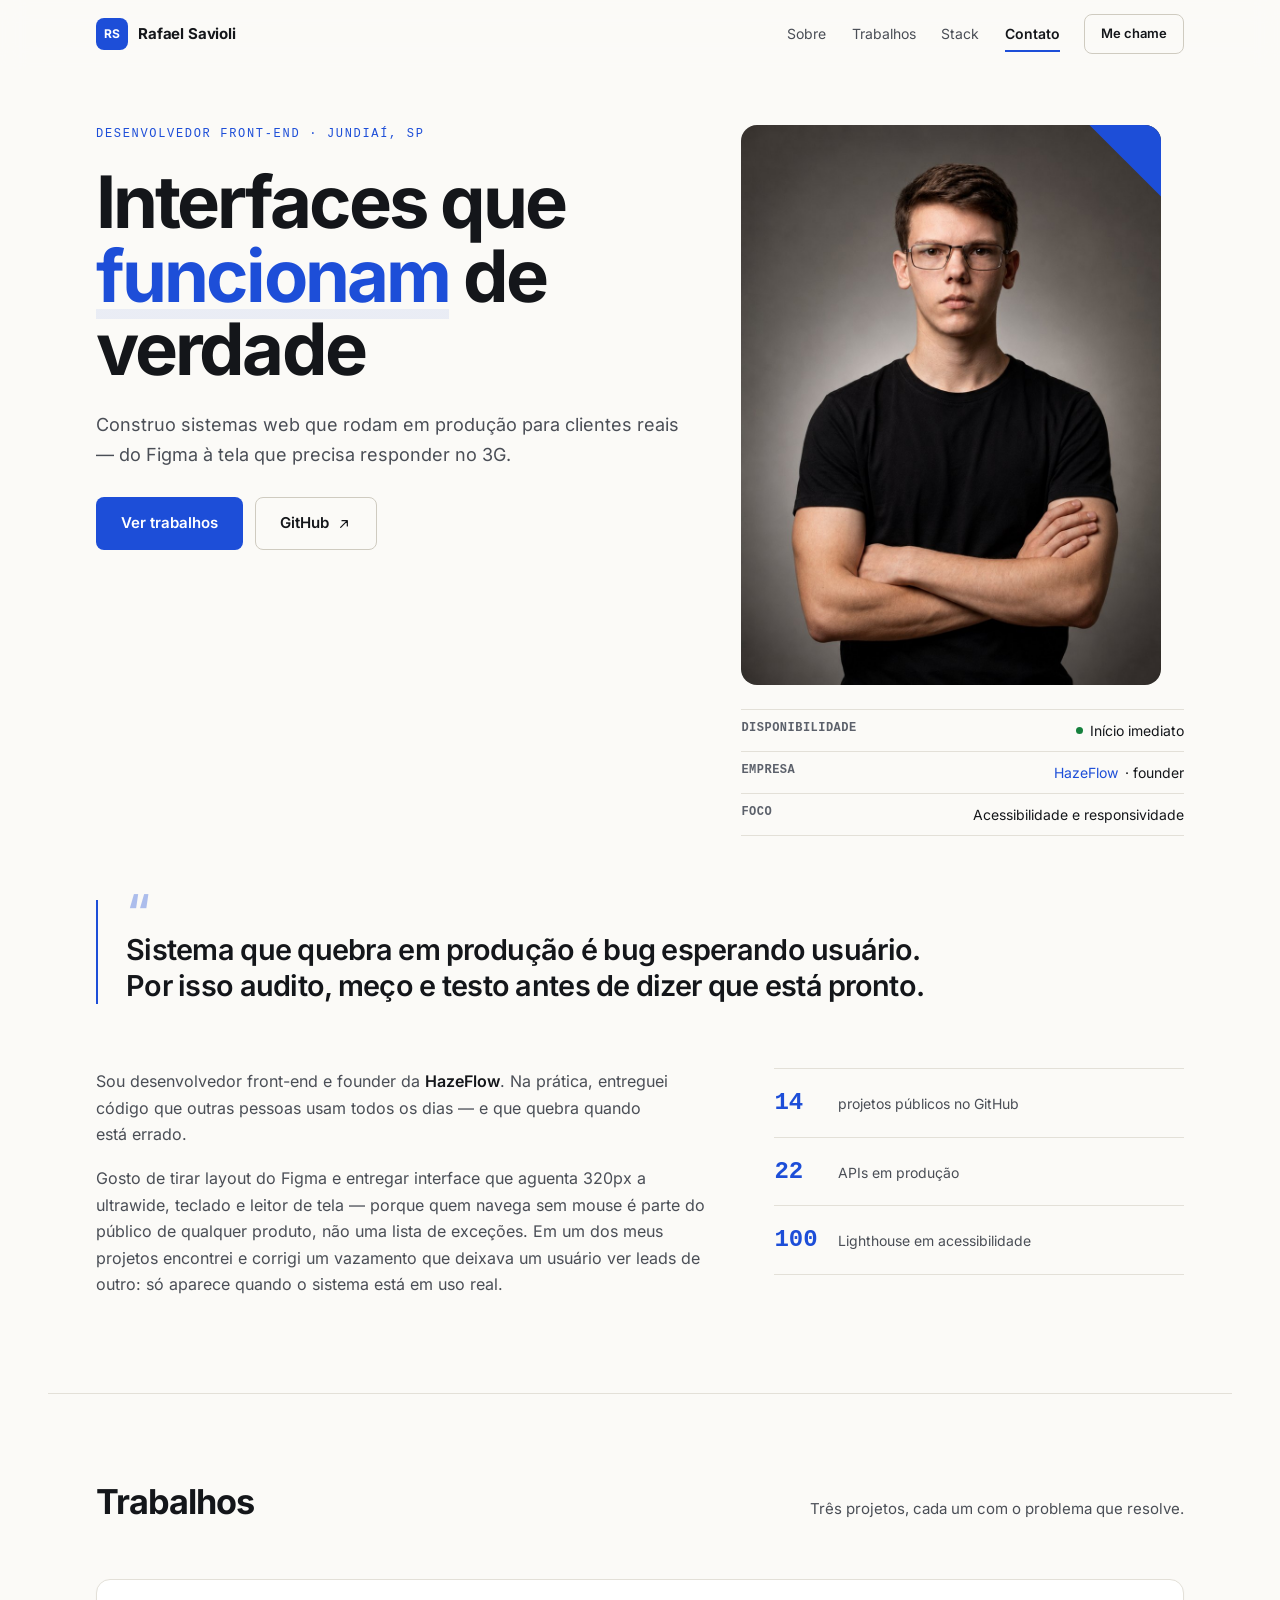
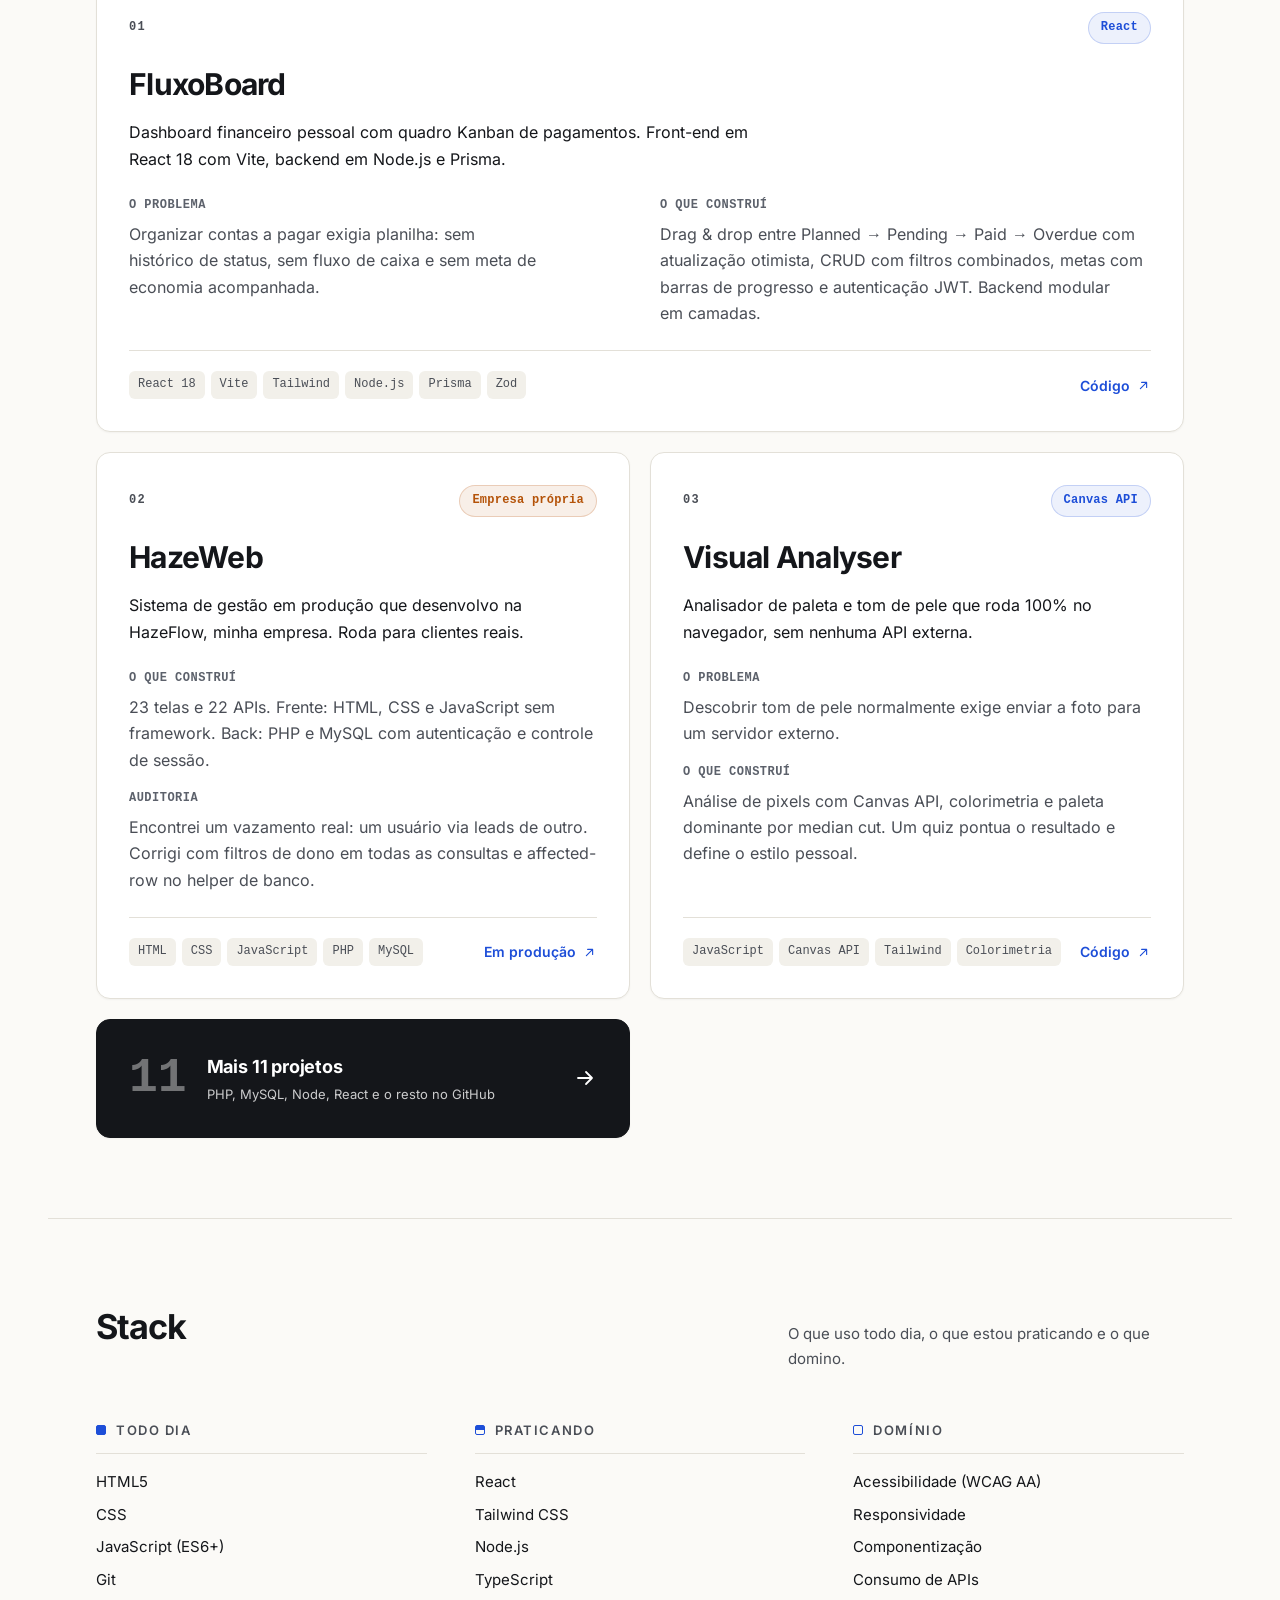
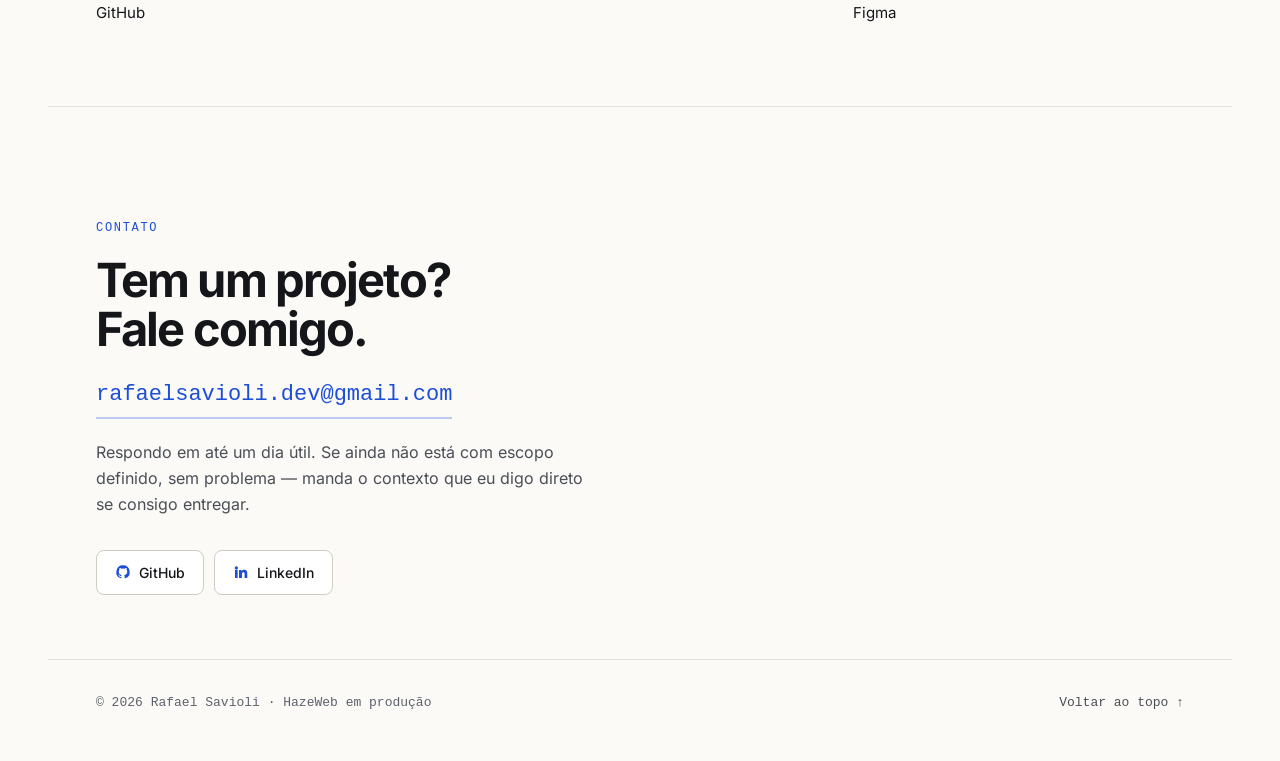
==== index.html @ 81f5dadb "fix: acessibilidade como medida, nao como ausencia de erro '0 violacoes' era uma afirmacao que ningu" ====
<!DOCTYPE html>
<html lang="pt-BR">
<head>
  <meta charset="UTF-8">
  <meta name="viewport" content="width=device-width, initial-scale=1.0">
  <title>Rafael Savioli · Desenvolvedor Front-End</title>
  <meta name="description" content="Desenvolvedor front-end. Sistemas web que rodam em produção, com foco em acessibilidade, responsividade e código que aguenta uso real.">
  <meta name="author" content="Rafael Savioli">
  <meta name="theme-color" content="#FBFAF7">

  <meta property="og:type" content="website">
  <meta property="og:title" content="Rafael Savioli · Desenvolvedor Front-End">
  <meta property="og:description" content="Sistemas web que rodam em produção, com foco em acessibilidade e responsividade.">
  <meta property="og:url" content="https://rafaelsavioli.github.io/Portifolio/">
  <meta property="og:image" content="https://rafaelsavioli.github.io/Portifolio/assets/img/rafael.jpg">
  <meta property="og:locale" content="pt_BR">
  <meta name="twitter:card" content="summary">
  <link rel="canonical" href="https://rafaelsavioli.github.io/Portifolio/">
  <link rel="icon" href="assets/img/favicon.svg" type="image/svg+xml">

  <link rel="preload" href="assets/fonts/inter-latin.woff2" as="font" type="font/woff2" crossorigin>
  <!--?v=3: sem isto, o GitHub Pages (max-age=600) segura a versao
       antiga do CSS por ate 10 min depois de cada deploy -->
  <link rel="stylesheet" href="assets/css/main.css?v=9">
</head>
<body>
  <a class="skip-link" href="#conteudo">Pular para o conteúdo principal</a>

  <!-- ============ CABEÇALHO FIXO ============ -->
  <header class="topbar" id="topbar">
    <div class="topbar__inner">
      <a class="brand" href="#topo" aria-label="Rafael Savioli, voltar ao topo">
        <span class="brand__mark" aria-hidden="true">RS</span>
        <span class="brand__name">Rafael Savioli</span>
      </a>
      <nav class="topbar__nav" aria-label="Navegação principal">
        <ul>
          <li><a href="#sobre">Sobre</a></li>
          <li><a href="#trabalhos">Trabalhos</a></li>
          <li><a href="#stack">Stack</a></li>
          <li><a href="#contato">Contato</a></li>
        </ul>
      </nav>
      <a class="topbar__cta" href="mailto:rafaelsavioli.dev@gmail.com">Me chame</a>
    </div>
  </header>

  <main id="conteudo">

    <!-- ============ HERO: grade de duas colunas ============ -->
    <section class="hero" id="topo">
      <div class="hero__col hero__col--text">
        <p class="eyebrow will-animate">Desenvolvedor Front-End · Jundiaí, SP</p>
        <h1 class="hero__title will-animate">
          Interfaces que<br>
          <span class="hero__title-accent">funcionam</span> de verdade
        </h1>
        <p class="hero__lead will-animate">
          Construo sistemas web que rodam em produção para clientes reais — do
          Figma à tela que precisa responder no 3G.
        </p>
        <div class="hero__actions will-animate">
          <a class="btn btn--solid" href="#trabalhos">Ver trabalhos</a>
          <a class="btn btn--line" href="https://github.com/rafaelsavioli" target="_blank" rel="noopener noreferrer">
            GitHub
            <svg viewBox="0 0 24 24" aria-hidden="true"><path d="M7 17 17 7M9 7h8v8" fill="none" stroke="currentColor" stroke-width="1.8" stroke-linecap="round" stroke-linejoin="round"/></svg>
          </a>
        </div>
      </div>

      <div class="hero__col hero__col--figure will-animate">
        <figure class="portrait">
          <img src="assets/img/rafael.jpg" alt="Rafael Savioli, retrato de estúdio" width="900" height="1200">
        </figure>
        <dl class="facts">
          <div class="facts__row">
            <dt>Disponibilidade</dt>
            <dd><span class="pip" aria-hidden="true"></span> Início imediato</dd>
          </div>
          <div class="facts__row">
            <dt>Empresa</dt>
            <dd><a href="https://www.hazeflow.com.br" target="_blank" rel="noopener noreferrer">HazeFlow</a> · founder</dd>
          </div>
          <div class="facts__row">
            <dt>Foco</dt>
            <dd>Acessibilidade e responsividade</dd>
          </div>
        </dl>
      </div>
    </section>

    <!-- ============ SOBRE: faixa de citação ============ -->
    <section class="about" id="sobre">
      <p class="about__quote will-animate">
        <span class="about__quote-mark" aria-hidden="true">&ldquo;</span>
        Sistema que quebra em produção é bug esperando usuário. Por isso
        audito, meço e testo antes de dizer que está pronto.
      </p>
      <div class="about__grid">
        <div class="about__text will-animate">
          <p>
            Sou desenvolvedor front-end e founder da <strong>HazeFlow</strong>. Na
            prática, entreguei código que outras pessoas usam todos os dias — e
            que quebra quando está errado.
          </p>
          <p>
            Gosto de tirar layout do Figma e entregar interface que aguenta
            320px a ultrawide, teclado e leitor de tela — porque quem navega sem
            mouse é parte do público de qualquer produto, não uma lista de
            exceções. Em um dos meus projetos encontrei e corrigi um vazamento
            que deixava um usuário ver leads de outro: só aparece quando o
            sistema está em uso real.
          </p>
        </div>
        <ul class="metrics will-animate">
          <li>
            <span class="metrics__value">14</span>
            <span class="metrics__label">projetos públicos no GitHub</span>
          </li>
          <li>
            <span class="metrics__value">22</span>
            <span class="metrics__label">APIs em produção</span>
          </li>
          <li>
            <span class="metrics__value">100</span>
            <span class="metrics__label">Lighthouse em acessibilidade</span>
          </li>
        </ul>
      </div>
    </section>

    <!-- ============ TRABALHOS: grid de cards ============ -->
    <section class="section" id="trabalhos">
      <header class="section__head">
        <h2 class="section__title">Trabalhos</h2>
        <p class="section__note">Três projetos, cada um com o problema que resolve.</p>
      </header>

      <div class="cards">

        <article class="card card--wide reveal">
          <div class="card__top">
            <span class="card__num" aria-hidden="true">01</span>
            <span class="pill pill--blue">React</span>
          </div>
          <h3 class="card__title">FluxoBoard</h3>
          <p class="card__summary">
            Dashboard financeiro pessoal com quadro Kanban de pagamentos.
            Front-end em React 18 com Vite, backend em Node.js e Prisma.
          </p>
          <dl class="card__details">
            <div>
              <dt>O problema</dt>
              <dd>Organizar contas a pagar exigia planilha: sem histórico de status, sem fluxo de caixa e sem meta de economia acompanhada.</dd>
            </div>
            <div>
              <dt>O que construí</dt>
              <dd>Drag &amp; drop entre Planned → Pending → Paid → Overdue com atualização otimista, CRUD com filtros combinados, metas com barras de progresso e autenticação JWT. Backend modular em camadas.</dd>
            </div>
          </dl>
          <div class="card__foot">
            <ul class="tags">
              <li>React 18</li><li>Vite</li><li>Tailwind</li>
              <li>Node.js</li><li>Prisma</li><li>Zod</li>
            </ul>
            <a class="card__link" href="https://github.com/rafaelsavioli/Projeto_002" target="_blank" rel="noopener noreferrer">
              Código
              <svg viewBox="0 0 24 24" aria-hidden="true"><path d="M7 17 17 7M9 7h8v8" fill="none" stroke="currentColor" stroke-width="1.8" stroke-linecap="round" stroke-linejoin="round"/></svg>
            </a>
          </div>
        </article>

        <article class="card reveal">
          <div class="card__top">
            <span class="card__num" aria-hidden="true">02</span>
            <span class="pill pill--amber">Empresa própria</span>
          </div>
          <h3 class="card__title">HazeWeb</h3>
          <p class="card__summary">
            Sistema de gestão em produção que desenvolvo na HazeFlow, minha
            empresa. Roda para clientes reais.
          </p>
          <dl class="card__details">
            <div>
              <dt>O que construí</dt>
              <dd>23 telas e 22 APIs. Frente: HTML, CSS e JavaScript sem framework. Back: PHP e MySQL com autenticação e controle de sessão.</dd>
            </div>
            <div>
              <dt>Auditoria</dt>
              <dd>Encontrei um vazamento real: um usuário via leads de outro. Corrigi com filtros de dono em todas as consultas e affected-row no helper de banco.</dd>
            </div>
          </dl>
          <div class="card__foot">
            <ul class="tags">
              <li>HTML</li><li>CSS</li><li>JavaScript</li>
              <li>PHP</li><li>MySQL</li>
            </ul>
            <a class="card__link" href="https://www.hazeflow.com.br/HazeWeb" target="_blank" rel="noopener noreferrer">
              Em produção
              <svg viewBox="0 0 24 24" aria-hidden="true"><path d="M7 17 17 7M9 7h8v8" fill="none" stroke="currentColor" stroke-width="1.8" stroke-linecap="round" stroke-linejoin="round"/></svg>
            </a>
          </div>
        </article>

        <article class="card reveal">
          <div class="card__top">
            <span class="card__num" aria-hidden="true">03</span>
            <span class="pill pill--blue">Canvas API</span>
          </div>
          <h3 class="card__title">Visual Analyser</h3>
          <p class="card__summary">
            Analisador de paleta e tom de pele que roda 100% no navegador, sem
            nenhuma API externa.
          </p>
          <dl class="card__details">
            <div>
              <dt>O problema</dt>
              <dd>Descobrir tom de pele normalmente exige enviar a foto para um servidor externo.</dd>
            </div>
            <div>
              <dt>O que construí</dt>
              <dd>Análise de pixels com Canvas API, colorimetria e paleta dominante por median cut. Um quiz pontua o resultado e define o estilo pessoal.</dd>
            </div>
          </dl>
          <div class="card__foot">
            <ul class="tags">
              <li>JavaScript</li><li>Canvas API</li><li>Tailwind</li><li>Colorimetria</li>
            </ul>
            <a class="card__link" href="https://github.com/rafaelsavioli/Visual_Analiser" target="_blank" rel="noopener noreferrer">
              Código
              <svg viewBox="0 0 24 24" aria-hidden="true"><path d="M7 17 17 7M9 7h8v8" fill="none" stroke="currentColor" stroke-width="1.8" stroke-linecap="round" stroke-linejoin="round"/></svg>
            </a>
          </div>
        </article>

        <a class="card card--cta reveal" href="https://github.com/rafaelsavioli?tab=repositories" target="_blank" rel="noopener noreferrer">
          <span class="card__cta-num" aria-hidden="true">11</span>
          <span class="card__cta-text">
            <span class="card__cta-title">Mais 11 projetos</span>
            <span class="card__cta-sub">PHP, MySQL, Node, React e o resto no GitHub</span>
          </span>
          <svg class="card__cta-arrow" viewBox="0 0 24 24" aria-hidden="true"><path d="M5 12h14M13 6l6 6-6 6" fill="none" stroke="currentColor" stroke-width="1.8" stroke-linecap="round" stroke-linejoin="round"/></svg>
        </a>

      </div>
    </section>

    <!-- ============ STACK ============ -->
    <section class="section" id="stack">
      <header class="section__head">
        <h2 class="section__title">Stack</h2>
        <p class="section__note">O que uso todo dia, o que estou praticando e o que domino.</p>
      </header>

      <div class="stack">
        <div class="stack__col reveal">
          <h3 class="stack__title">
            <span class="stack__dot stack__dot--solid" aria-hidden="true"></span>
            Todo dia
          </h3>
          <ul class="stack__list">
            <li>HTML5</li>
            <li>CSS</li>
            <li>JavaScript (ES6+)</li>
            <li>Git</li>
            <li>GitHub</li>
          </ul>
        </div>
        <div class="stack__col reveal">
          <h3 class="stack__title">
            <span class="stack__dot stack__dot--half" aria-hidden="true"></span>
            Praticando
          </h3>
          <ul class="stack__list">
            <li>React</li>
            <li>Tailwind CSS</li>
            <li>Node.js</li>
            <li>TypeScript</li>
          </ul>
        </div>
        <div class="stack__col reveal">
          <h3 class="stack__title">
            <span class="stack__dot stack__dot--line" aria-hidden="true"></span>
            Domínio
          </h3>
          <ul class="stack__list">
            <li>Acessibilidade (WCAG AA)</li>
            <li>Responsividade</li>
            <li>Componentização</li>
            <li>Consumo de APIs</li>
            <li>Figma</li>
          </ul>
        </div>
      </div>
    </section>

    <!-- ============ CONTATO ============ -->
    <section class="contact" id="contato">
      <p class="contact__kicker will-animate">Contato</p>
      <h2 class="contact__title will-animate">Tem um projeto?<br>Fale comigo.</h2>
      <a class="contact__mail will-animate" href="mailto:rafaelsavioli.dev@gmail.com">rafaelsavioli.dev@gmail.com</a>
      <p class="contact__note will-animate">
        Respondo em até um dia útil. Se ainda não está com escopo definido, sem
        problema — manda o contexto que eu digo direto se consigo entregar.
      </p>
      <ul class="contact__socials will-animate">
        <li>
          <a href="https://github.com/rafaelsavioli" target="_blank" rel="noopener noreferrer">
            <svg viewBox="0 0 24 24" aria-hidden="true"><path d="M12 2a10 10 0 0 0-3.16 19.49c.5.09.68-.22.68-.48v-1.7c-2.78.6-3.37-1.34-3.37-1.34-.45-1.16-1.11-1.47-1.11-1.47-.91-.62.07-.61.07-.61 1 .07 1.53 1.03 1.53 1.03.9 1.53 2.36 1.09 2.94.83.09-.65.35-1.09.63-1.34-2.22-.25-4.56-1.11-4.56-4.94 0-1.09.39-1.98 1.03-2.68-.1-.25-.45-1.27.1-2.65 0 0 .84-.27 2.75 1.02a9.5 9.5 0 0 1 5 0c1.91-1.29 2.75-1.02 2.75-1.02.55 1.38.2 2.4.1 2.65.64.7 1.03 1.59 1.03 2.68 0 3.84-2.34 4.69-4.57 4.94.36.31.68.92.68 1.85v2.74c0 .27.18.58.69.48A10 10 0 0 0 12 2z"/></svg>
            GitHub
          </a>
        </li>
        <li>
          <a href="https://www.linkedin.com/in/rafael-savioli-a51886289/" target="_blank" rel="noopener noreferrer">
            <svg viewBox="0 0 24 24" aria-hidden="true"><path d="M4.98 3.5a2.5 2.5 0 1 1 0 5 2.5 2.5 0 0 1 0-5zM3 9h4v12H3zM9 9h3.8v1.7h.05c.53-1 1.83-2.05 3.77-2.05 4.03 0 4.78 2.65 4.78 6.1V21h-4v-5.5c0-1.31-.02-3-1.83-3-1.83 0-2.11 1.43-2.11 2.9V21H9z"/></svg>
            LinkedIn
          </a>
        </li>
      </ul>
    </section>

    <footer class="footer">
      <p>© <span data-year>2026</span> Rafael Savioli · HazeWeb em produção</p>
      <a href="#topo" class="footer__up">Voltar ao topo ↑</a>
    </footer>

  </main>

  <script src="assets/js/main.js" defer></script>
</body>
</html>
---- assets/css/main.css ----
/* ============================================================
   Rafael Savioli — Portfólio
   Tema claro, grid editorial. Acento azul-cobalto.
   Tipografia: Inter.

   Contrastes medidos sobre o fundo real (WCAG 2.1):
     ink    #14161A  17,35:1   sobre papel #FBFAF7
     muted  #55585F   6,83:1
     dim    #6B6F78   4,82:1
     cobalt #1D4ED8   6,42:1   (6,70:1 sobre card branco)
     amber  #B45309   4,81:1
     branco sobre #1D4ED8 = 6,70:1  (texto do botão sólido)

   O azul-claro #3B82F6 daria 3,52:1 — abaixo de AA. Fica fora do texto.
   ============================================================ */

/* ---------- Reset ---------- */
*,
*::before,
*::after { box-sizing: border-box; }

* { margin: 0; }

html { -webkit-text-size-adjust: 100%; scroll-behavior: smooth; }

@media (prefers-reduced-motion: reduce) {
  html { scroll-behavior: auto; }
  *,
  *::before,
  *::after {
    animation-duration: .01ms !important;
    animation-iteration-count: 1 !important;
    transition-duration: .01ms !important;
  }
}

body {
  min-height: 100vh;
  background: var(--paper);
  color: var(--ink);
  font-family: var(--font-body);
  font-size: 1rem;
  line-height: 1.65;
  -webkit-font-smoothing: antialiased;
  text-rendering: optimizeLegibility;
}

img, svg { display: block; max-width: 100%; }
svg { fill: currentColor; }

a { color: inherit; }

/* ---------- Fonte auto-hospedada ----------
   Inter variável: um arquivo por subset cobre 400-700.
   Os subsets são os mesmos do Google, com unicode-range idêntico,
   então os acentos do português caem no arquivo certo. */

@font-face {
  font-family: 'Inter';
  font-style: normal;
  font-weight: 400 700;
  font-display: swap;
  src: url('../fonts/inter-latin-ext.woff2') format('woff2');
  unicode-range: U+0100-02BA, U+02BD-02C5, U+02C7-02CC, U+02CE-02D7, U+02DD-02FF, U+0304, U+0308, U+0329, U+1D00-1DBF, U+1E00-1E9F, U+1EF2-1EFF, U+2020, U+20A0-20AB, U+20AD-20C0, U+2113, U+2C60-2C7F, U+A720-A7FF;
}

@font-face {
  font-family: 'Inter';
  font-style: normal;
  font-weight: 400 700;
  font-display: swap;
  src: url('../fonts/inter-latin.woff2') format('woff2');
  unicode-range: U+0000-00FF, U+0131, U+0152-0153, U+02BB-02BC, U+02C6, U+02DA, U+02DC, U+0304, U+0308, U+0329, U+2000-206F, U+20AC, U+2122, U+2191, U+2193, U+2212, U+2215, U+FEFF, U+FFFD;
}

/* ---------- Tokens ---------- */
:root {
  --paper: #FBFAF7;
  --card: #FFFFFF;
  --card-2: #F2F0EA;

  --ink: #14161A;
  --muted: #4A4E56;
  --dim: #5C616B;

  --line: #E3E0D8;
  --line-strong: #CFCBC0;

  --cobalt: #1D4ED8;
  --cobalt-dark: #1E3A8A;
  --cobalt-tint: rgba(29, 78, 216, .08);
  --amber: #B45309;
  --amber-tint: rgba(180, 83, 9, .09);

  --font-body: 'Inter', -apple-system, BlinkMacSystemFont, 'Segoe UI', sans-serif;
  --font-mono: ui-monospace, 'SF Mono', 'Cascadia Code', Menlo, monospace;

  --ease-out: cubic-bezier(.2, .8, .2, 1);

  --maxw: 74rem;
  --gutter: clamp(1.25rem, 5vw, 3rem);
  --topbar-h: 4.25rem;
}

/* ---------- Base ---------- */
::selection {
  background: var(--cobalt);
  color: #FFFFFF;
}

:focus-visible {
  outline: 2px solid var(--cobalt);
  outline-offset: 3px;
  border-radius: 3px;
}

.skip-link {
  position: fixed;
  top: 0;
  left: 50%;
  transform: translate(-50%, -120%);
  z-index: 300;
  padding: .75rem 1.25rem;
  background: var(--cobalt);
  color: #FFFFFF;
  font-weight: 600;
  font-size: .875rem;
  text-decoration: none;
  border-radius: 0 0 .5rem .5rem;
  transition: transform .2s var(--ease-out);
}
.skip-link:focus { transform: translate(-50%, 0); }

/* ---------- Barra superior ---------- */
.topbar {
  position: sticky;
  top: 0;
  z-index: 100;
  background: color-mix(in srgb, var(--paper) 88%, transparent);
  backdrop-filter: blur(12px);
  border-bottom: 1px solid transparent;
  transition: border-color .3s var(--ease-out), background .3s var(--ease-out);
}
.topbar.is-stuck {
  border-bottom-color: var(--line);
  background: color-mix(in srgb, var(--paper) 94%, transparent);
}

.topbar__inner {
  max-width: var(--maxw);
  min-height: var(--topbar-h);
  margin-inline: auto;
  padding-inline: var(--gutter);
  display: flex;
  align-items: center;
  gap: 1.5rem;
}

.brand {
  display: flex;
  align-items: center;
  gap: .625rem;
  text-decoration: none;
  font-weight: 700;
  letter-spacing: -.01em;
  margin-right: auto;
}

.brand__mark {
  display: grid;
  place-items: center;
  width: 2rem;
  height: 2rem;
  font-size: .75rem;
  font-weight: 700;
  letter-spacing: .02em;
  color: #FFFFFF;
  background: var(--cobalt);
  border-radius: .5rem;
}

.brand__name { font-size: .9375rem; }

.topbar__nav ul {
  list-style: none;
  padding: 0;
  display: flex;
  gap: clamp(.75rem, 2vw, 1.75rem);
}
.topbar__nav a {
  position: relative;
  display: block;
  padding: .375rem 0;
  font-size: .875rem;
  color: var(--muted);
  text-decoration: none;
  transition: color .2s var(--ease-out);
}
.topbar__nav a::after {
  content: '';
  position: absolute;
  left: 0;
  bottom: 0;
  width: 100%;
  height: 1.5px;
  background: var(--cobalt);
  transform: scaleX(0);
  transform-origin: 0 50%;
  transition: transform .3s var(--ease-out);
}
.topbar__nav a:hover { color: var(--ink); }
.topbar__nav a:hover::after,
.topbar__nav a[aria-current='true']::after { transform: scaleX(1); }
.topbar__nav a[aria-current='true'] {
  color: var(--ink);
  font-weight: 600;
}

.topbar__cta {
  padding: .5rem 1rem;
  font-size: .8125rem;
  font-weight: 600;
  text-decoration: none;
  color: var(--ink);
  border: 1px solid var(--line-strong);
  border-radius: .5rem;
  transition: border-color .2s var(--ease-out), color .2s var(--ease-out);
}
.topbar__cta:hover { border-color: var(--cobalt); color: var(--cobalt); }

/* ---------- Hero: grade de duas colunas ---------- */
.hero {
  max-width: var(--maxw);
  margin-inline: auto;
  /* Topo curto de proposito: o h1 tem que caber sem rolagem.
     Antes eram 9vw (112px no desktop) somados ao cabecalho de 68px. */
  padding: clamp(2rem, 4.5vw, 3.5rem) var(--gutter) clamp(2.5rem, 6vw, 4rem);
  display: grid;
  grid-template-columns: minmax(0, 1.35fr) minmax(0, 1fr);
  gap: clamp(1.75rem, 4vw, 3rem);
  /* start, e nao center: a coluna da figura e' bem mais alta que a de
     texto, e centralizar empurrava o titulo para baixo. */
  align-items: start;
}

.eyebrow {
  font-family: var(--font-mono);
  font-size: .75rem;
  font-weight: 500;
  letter-spacing: .14em;
  text-transform: uppercase;
  color: var(--cobalt);
  margin-bottom: 1.25rem;
}

.hero__title {
  font-size: clamp(2.75rem, 0.032vh + 72px, 7.5rem);
  font-weight: 700;
  line-height: 1.02;
  letter-spacing: -.04em;
  margin-bottom: 1.5rem;
  text-wrap: balance;
}
.hero__title-accent {
  color: var(--cobalt);
  /* Realce sob a palavra, sem caixa alta */
  background: linear-gradient(transparent 88%, var(--cobalt-tint) 88%);
}

.hero__lead {
  max-width: 54ch;
  font-size: clamp(1.125rem, 0.35vh + 12px, 1.375rem);
  color: var(--muted);
  margin-bottom: 1.75rem;
  text-wrap: pretty;
}

.hero__actions {
  display: flex;
  flex-wrap: wrap;
  gap: .75rem;
}

.hero__col { min-width: 0; }

/* Coluna de texto: quem divide é o grid do .hero, não precisa de estilo
   próprio além de não esticar o conteúdo. */
.hero__col--text { min-width: 0; }

/* Coluna da figura */
.hero__col--figure {
  display: grid;
  gap: 1.5rem;
}

.portrait {
  position: relative;
  border-radius: 1rem;
  overflow: hidden;
  background: var(--card-2);
  /* A foto é 3:4 (retrato de estúdio). Um card 1:1 cortaria a cabeça,
     então o quadro acompanha a proporção real da imagem. */
  aspect-ratio: 3 / 4;
  /* A foto e' dimensionada pela ALTURA util da tela, nao pela largura.
     Com altura fixa ela media 746px e era ela — e nao o titulo — que
     estourava em telas de 768px. O 3/4 vem do aspect-ratio. */
  max-width: min(100%, 26.25rem, (100vh - 21.25rem) * 0.75);
}
.portrait img {
  width: 100%;
  height: 100%;
  object-fit: cover;
}
/* Canto cortado em diagonal, como marca de registro */
.portrait::after {
  content: '';
  position: absolute;
  top: 0;
  right: 0;
  width: 4.5rem;
  height: 4.5rem;
  background: var(--cobalt);
  clip-path: polygon(100% 0, 0 0, 100% 100%);
}

.facts {
  border-top: 1px solid var(--line);
}
.facts__row {
  display: flex;
  flex-wrap: wrap;
  gap: .5rem 1rem;
  justify-content: space-between;
  padding-block: .5625rem;
  border-bottom: 1px solid var(--line);
}
.facts dt {
  font-family: var(--font-mono);
  font-size: .75rem;
  font-weight: 600;
  letter-spacing: .04em;
  text-transform: uppercase;
  color: var(--dim);
}
.facts dd {
  margin: 0;
  font-size: .875rem;
  color: var(--ink);
  display: flex;
  align-items: center;
  gap: .4375rem;
}
.facts dd a { color: var(--cobalt); text-decoration: none; }
.facts dd a:hover { text-decoration: underline; }

.pip {
  width: .4375rem;
  height: .4375rem;
  border-radius: 50%;
  background: #15803D;
  flex: none;
}

/* ---------- Botões ---------- */
.btn {
  display: inline-flex;
  align-items: center;
  gap: .4375rem;
  padding: .8125rem 1.5rem;
  font-size: .9375rem;
  font-weight: 600;
  text-decoration: none;
  border-radius: .5rem;
  border: 1px solid transparent;
  transition: background .2s var(--ease-out), color .2s var(--ease-out),
              border-color .2s var(--ease-out), transform .15s var(--ease-out);
}
.btn svg { width: 1rem; height: 1rem; }
.btn:active { transform: translateY(1px); }

.btn--solid { background: var(--cobalt); color: #FFFFFF; }
.btn--solid:hover { background: var(--cobalt-dark); }

.btn--line {
  color: var(--ink);
  border-color: var(--line-strong);
}
.btn--line:hover { border-color: var(--cobalt); color: var(--cobalt); }

/* ---------- Sobre: citação em destaque ---------- */
.about {
  max-width: var(--maxw);
  margin-inline: auto;
  padding: 0 var(--gutter) clamp(3.5rem, 8vw, 6rem);
}

.about__quote {
  position: relative;
  max-width: 44ch;
  margin-bottom: clamp(2.5rem, 6vw, 4rem);
  padding-left: 1.75rem;
  border-left: 2px solid var(--cobalt);
  font-size: clamp(1.5rem, 1vw + 1rem, 2.75rem);
  font-weight: 600;
  line-height: 1.25;
  letter-spacing: -.025em;
  text-wrap: pretty;
}

.about__quote-mark {
  display: block;
  font-size: 3rem;
  line-height: .5;
  color: var(--cobalt);
  opacity: .35;
  margin-bottom: .5rem;
}

.about__grid {
  display: grid;
  grid-template-columns: minmax(0, 1.5fr) minmax(0, 1fr);
  gap: clamp(2rem, 5vw, 4rem);
  align-items: start;
}

.about__text p {
  /* Teto de 68ch: sem ele o paragrafo herda os 1184px do --maxw e
     vira uma linha de 110 caracteres. */
  max-width: 68ch;
  font-size: 1rem;
  color: var(--muted);
  margin-bottom: 1.125rem;
  text-wrap: pretty;
}
.about__text p:last-child { margin-bottom: 0; }
.about__text strong { color: var(--ink); font-weight: 600; }

.metrics {
  list-style: none;
  padding: 0;
  border-top: 1px solid var(--line);
}
.metrics li {
  display: flex;
  align-items: baseline;
  gap: 1rem;
  padding-block: .875rem;
  border-bottom: 1px solid var(--line);
}
.metrics__value {
  font-family: var(--font-mono);
  font-size: 1.5rem;
  font-weight: 600;
  color: var(--cobalt);
  min-width: 3rem;
}
.metrics__label { font-size: .875rem; color: var(--muted); }

/* ---------- Seções ---------- */
.section {
  max-width: var(--maxw);
  margin-inline: auto;
  padding: clamp(3rem, 7vw, 5rem) var(--gutter);
  border-top: 1px solid var(--line);
}

.section__head {
  display: flex;
  flex-wrap: wrap;
  align-items: baseline;
  justify-content: space-between;
  gap: .5rem 2rem;
  margin-bottom: clamp(2rem, 5vw, 3rem);
}

.section__title {
  font-size: clamp(1.875rem, 1.3vw + 1.1rem, 3.5rem);
  font-weight: 700;
  letter-spacing: -.03em;
}

.section__note {
  font-size: .9375rem;
  color: var(--muted);
  max-width: 44ch;
}

/* ---------- Grid de cards ---------- */
.cards {
  display: grid;
  grid-template-columns: repeat(2, minmax(0, 1fr));
  gap: 1.25rem;
}

/* O primeiro card ocupa a linha inteira — é o projeto mais completo */
.card--wide { grid-column: 1 / -1; }

.card {
  display: flex;
  flex-direction: column;
  padding: clamp(1.5rem, 3.5vw, 2rem);
  background: var(--card);
  border: 1px solid var(--line);
  border-radius: .875rem;
  box-shadow: 0 1px 2px rgba(20, 22, 26, .04);
  transition: border-color .25s var(--ease-out), transform .25s var(--ease-out),
              box-shadow .25s var(--ease-out);
}
.card:hover {
  border-color: var(--cobalt);
  transform: translateY(-3px);
  box-shadow: 0 12px 28px rgba(20, 22, 26, .08);
}

.card__top {
  display: flex;
  align-items: center;
  justify-content: space-between;
  gap: 1rem;
  margin-bottom: 1rem;
}

.card__num {
  font-family: var(--font-mono);
  font-size: .75rem;
  font-weight: 600;
  letter-spacing: .1em;
  color: var(--muted);
}

/* ---------- Legibilidade ----------
   12px e' o piso para texto miudo em interface. Abaixo disso o olho
   começa a forcar, especialmente em mono com letter-spacing.
   O auditor aponto 11px em pills, dt e tags; subiram para 12px. */

.pill {
  padding: .3125rem .75rem;
  font-family: var(--font-mono);
  font-size: .75rem;
  font-weight: 600;
  letter-spacing: .02em;
  border-radius: 999px;
  white-space: nowrap;
}
.pill--blue {
  color: var(--cobalt);
  background: var(--cobalt-tint);
  border: 1px solid rgba(29, 78, 216, .2);
}
.pill--amber {
  color: var(--amber);
  background: var(--amber-tint);
  border: 1px solid rgba(180, 83, 9, .22);
}

.card__title {
  font-size: clamp(1.375rem, 3vw, 1.875rem);
  font-weight: 700;
  letter-spacing: -.025em;
  margin-bottom: .625rem;
  transition: color .25s var(--ease-out);
}
.card:hover .card__title { color: var(--cobalt); }

.card__summary {
  max-width: 62ch;
  color: var(--ink);
  margin-bottom: 1.5rem;
  text-wrap: pretty;
}

.card__details {
  display: grid;
  gap: 1rem;
  margin-bottom: 1.5rem;
}
.card--wide .card__details {
  grid-template-columns: repeat(2, minmax(0, 1fr));
  gap: 1.25rem 2.5rem;
}
.card__details dt {
  font-family: var(--font-mono);
  font-size: .75rem;
  font-weight: 600;
  letter-spacing: .04em;
  text-transform: uppercase;
  color: var(--dim);
  margin-bottom: .3125rem;
}
.card__details dd {
  margin: 0;
  /* Sem teto, um dd ocupa a largura toda do card — a ~1184px isso vira
     uma linha de 110 caracteres, e o olho perde o ponto de retorno.
     68ch e' o limite confortavel para leitura em tela. */
  max-width: 68ch;
  font-size: 1rem;
  color: var(--muted);
  text-wrap: pretty;
}

.card__foot {
  display: flex;
  flex-wrap: wrap;
  align-items: center;
  justify-content: space-between;
  gap: 1rem;
  margin-top: auto;
  padding-top: 1.25rem;
  border-top: 1px solid var(--line);
}

.tags {
  list-style: none;
  padding: 0;
  display: flex;
  flex-wrap: wrap;
  gap: .375rem;
}
.tags li {
  padding: .25rem .5625rem;
  font-family: var(--font-mono);
  font-size: .75rem;
  font-weight: 500;
  color: var(--muted);
  background: var(--card-2);
  border-radius: .375rem;
}

.card__link {
  display: inline-flex;
  align-items: center;
  gap: .375rem;
  font-size: .875rem;
  font-weight: 600;
  color: var(--cobalt);
  text-decoration: none;
  white-space: nowrap;
}
.card__link svg { width: .9375rem; height: .9375rem; transition: transform .2s var(--ease-out); }
.card__link:hover { text-decoration: underline; }
.card:hover .card__link svg { transform: translate(2px, -2px); }

/* Card de call-to-action */
.card--cta {
  flex-direction: row;
  align-items: center;
  gap: 1.25rem;
  background: var(--ink);
  border-color: var(--ink);
  color: #FFFFFF;
  text-decoration: none;
}
.card--cta:hover {
  background: var(--cobalt-dark);
  border-color: var(--cobalt-dark);
  color: #FFFFFF;
}

.card__cta-num {
  font-family: var(--font-mono);
  font-size: clamp(2rem, 5vw, 3rem);
  font-weight: 700;
  line-height: 1;
  color: rgba(255, 255, 255, .4);
}

.card__cta-text { display: grid; gap: .125rem; margin-right: auto; }
.card__cta-title {
  font-size: 1.125rem;
  font-weight: 700;
  letter-spacing: -.01em;
}
.card__cta-sub { font-size: .8125rem; color: rgba(255, 255, 255, .78); }

.card__cta-arrow {
  width: 1.5rem;
  height: 1.5rem;
  flex: none;
  transition: transform .25s var(--ease-out);
}
.card--cta:hover .card__cta-arrow { transform: translateX(4px); }

/* ---------- Stack: três colunas ---------- */
.stack {
  display: grid;
  grid-template-columns: repeat(3, minmax(0, 1fr));
  gap: clamp(1.5rem, 4vw, 3rem);
}

.stack__col { min-width: 0; }

.stack__title {
  display: flex;
  align-items: center;
  gap: .625rem;
  font-size: .8125rem;
  font-weight: 600;
  letter-spacing: .12em;
  text-transform: uppercase;
  color: var(--muted);
  margin-bottom: 1rem;
  padding-bottom: .75rem;
  border-bottom: 1px solid var(--line);
}

/* O nível aparece no próprio ponto, não em número — evita
   comparação quantitativa que ninguém pode verificar */
.stack__dot {
  width: .625rem;
  height: .625rem;
  flex: none;
  border-radius: 2px;
  border: 1.5px solid var(--cobalt);
}
.stack__dot--solid { background: var(--cobalt); }
.stack__dot--half { background: linear-gradient(180deg, var(--cobalt) 50%, transparent 50%); }
.stack__dot--line { background: transparent; }

.stack__list {
  list-style: none;
  padding: 0;
  display: grid;
  gap: .5rem;
}
.stack__list li {
  font-size: .9375rem;
  color: var(--ink);
}

/* ---------- Contato ---------- */
.contact {
  max-width: var(--maxw);
  margin-inline: auto;
  padding: clamp(4rem, 9vw, 7rem) var(--gutter) clamp(3rem, 6vw, 4rem);
  border-top: 1px solid var(--line);
}

.contact__kicker {
  font-family: var(--font-mono);
  font-size: .75rem;
  font-weight: 500;
  letter-spacing: .14em;
  text-transform: uppercase;
  color: var(--cobalt);
  margin-bottom: 1rem;
}

.contact__title {
  font-size: clamp(2.25rem, 1.8vw + 1.5rem, 5.5rem);
  font-weight: 700;
  line-height: 1.05;
  letter-spacing: -.04em;
  margin-bottom: 1.5rem;
}

.contact__mail {
  display: inline-block;
  font-family: var(--font-mono);
  font-size: clamp(1rem, 2.5vw, 1.375rem);
  font-weight: 500;
  color: var(--cobalt);
  text-decoration: none;
  border-bottom: 2px solid rgba(29, 78, 216, .28);
  padding-bottom: 3px;
  word-break: break-all;
  margin-bottom: 1.25rem;
  transition: border-color .2s var(--ease-out);
}
.contact__mail:hover { border-bottom-color: var(--cobalt); }

.contact__note {
  max-width: 50ch;
  color: var(--muted);
  margin-bottom: 2rem;
}

.contact__socials {
  list-style: none;
  padding: 0;
  display: flex;
  flex-wrap: wrap;
  gap: .625rem;
}
.contact__socials a {
  display: inline-flex;
  align-items: center;
  gap: .5rem;
  padding: .625rem 1.125rem;
  font-size: .875rem;
  font-weight: 500;
  text-decoration: none;
  color: var(--ink);
  background: var(--card);
  border: 1px solid var(--line-strong);
  border-radius: .5rem;
  transition: border-color .2s var(--ease-out), color .2s var(--ease-out);
}
.contact__socials svg { width: 1rem; height: 1rem; color: var(--cobalt); }
.contact__socials a:hover { border-color: var(--cobalt); color: var(--cobalt); }

/* ---------- Footer ---------- */
.footer {
  max-width: var(--maxw);
  margin-inline: auto;
  padding: 2rem var(--gutter) 3rem;
  border-top: 1px solid var(--line);
  display: flex;
  flex-wrap: wrap;
  gap: .5rem 1.5rem;
  align-items: center;
  justify-content: space-between;
  font-family: var(--font-mono);
  font-size: .8125rem;
  color: var(--dim);
}
.footer__up {
  color: var(--muted);
  text-decoration: none;
}
.footer__up:hover { color: var(--cobalt); }

/* ---------- Animações ----------
   O estado inicial está preso a .js, que o main.js adiciona no <html>.
   Sem JS, ou se o script falhar, nenhum bloco fica invisível. */

.js .will-animate {
  opacity: 0;
  transform: translateY(16px);
  transition: opacity .7s var(--ease-out), transform .7s var(--ease-out);
}
.js .will-animate.is-in { opacity: 1; transform: none; }

.js .hero .eyebrow.will-animate { transition-delay: 0s; }
.js .hero .hero__title.will-animate { transition-delay: .07s; }
.js .hero .hero__lead.will-animate { transition-delay: .14s; }
.js .hero .hero__actions.will-animate { transition-delay: .21s; }
.js .hero__col--figure.will-animate { transition-delay: .12s; }

.js .reveal {
  opacity: 0;
  transform: translateY(18px);
  transition: opacity .6s var(--ease-out), transform .6s var(--ease-out);
}
.js .reveal.is-revealed { opacity: 1; transform: none; }

@media (prefers-reduced-motion: reduce) {
  .will-animate, .reveal { opacity: 1 !important; transform: none !important; }
}

/* ---------- Responsivo ---------- */
@media (max-width: 960px) {
  .hero {
    grid-template-columns: 1fr;
    padding-top: clamp(1.25rem, 4vw, 2rem);
  }
  /* Em coluna unica o texto vem antes da figura, entao o limite e'
     "o titulo + lead + botoes cabem", e nao "as duas colunas cabem".
     O teto de vh acima foi calibrado para o layout de dois blocos. */
  .hero__title {
    font-size: clamp(2.5rem, 2.9rem, 2.875rem);
  }
  .hero__col--figure {
    grid-template-columns: minmax(0, 12rem) minmax(0, 1fr);
    align-items: start;
  }
  .about__grid { grid-template-columns: 1fr; }
  .stack { grid-template-columns: 1fr; gap: 2rem; }
}

@media (max-width: 760px) {
  .cards { grid-template-columns: 1fr; }
  .card--wide { grid-column: auto; }
  .card--wide .card__details { grid-template-columns: 1fr; }
  .topbar__nav { display: none; }
  .hero__col--figure { grid-template-columns: 1fr; }
  .portrait { max-width: 16rem; }
}

@media (max-width: 520px) {
  .brand__name { display: none; }
  .hero__actions .btn { flex: 1 1 auto; justify-content: center; }
  .card__foot { flex-direction: column; align-items: flex-start; }
}

/* ---------- Impressão ---------- */
@media print {
  .topbar, .hero__actions, .card--cta, .contact__socials { display: none; }
  body { background: #fff; }
  .card { break-inside: avoid; box-shadow: none; }
}
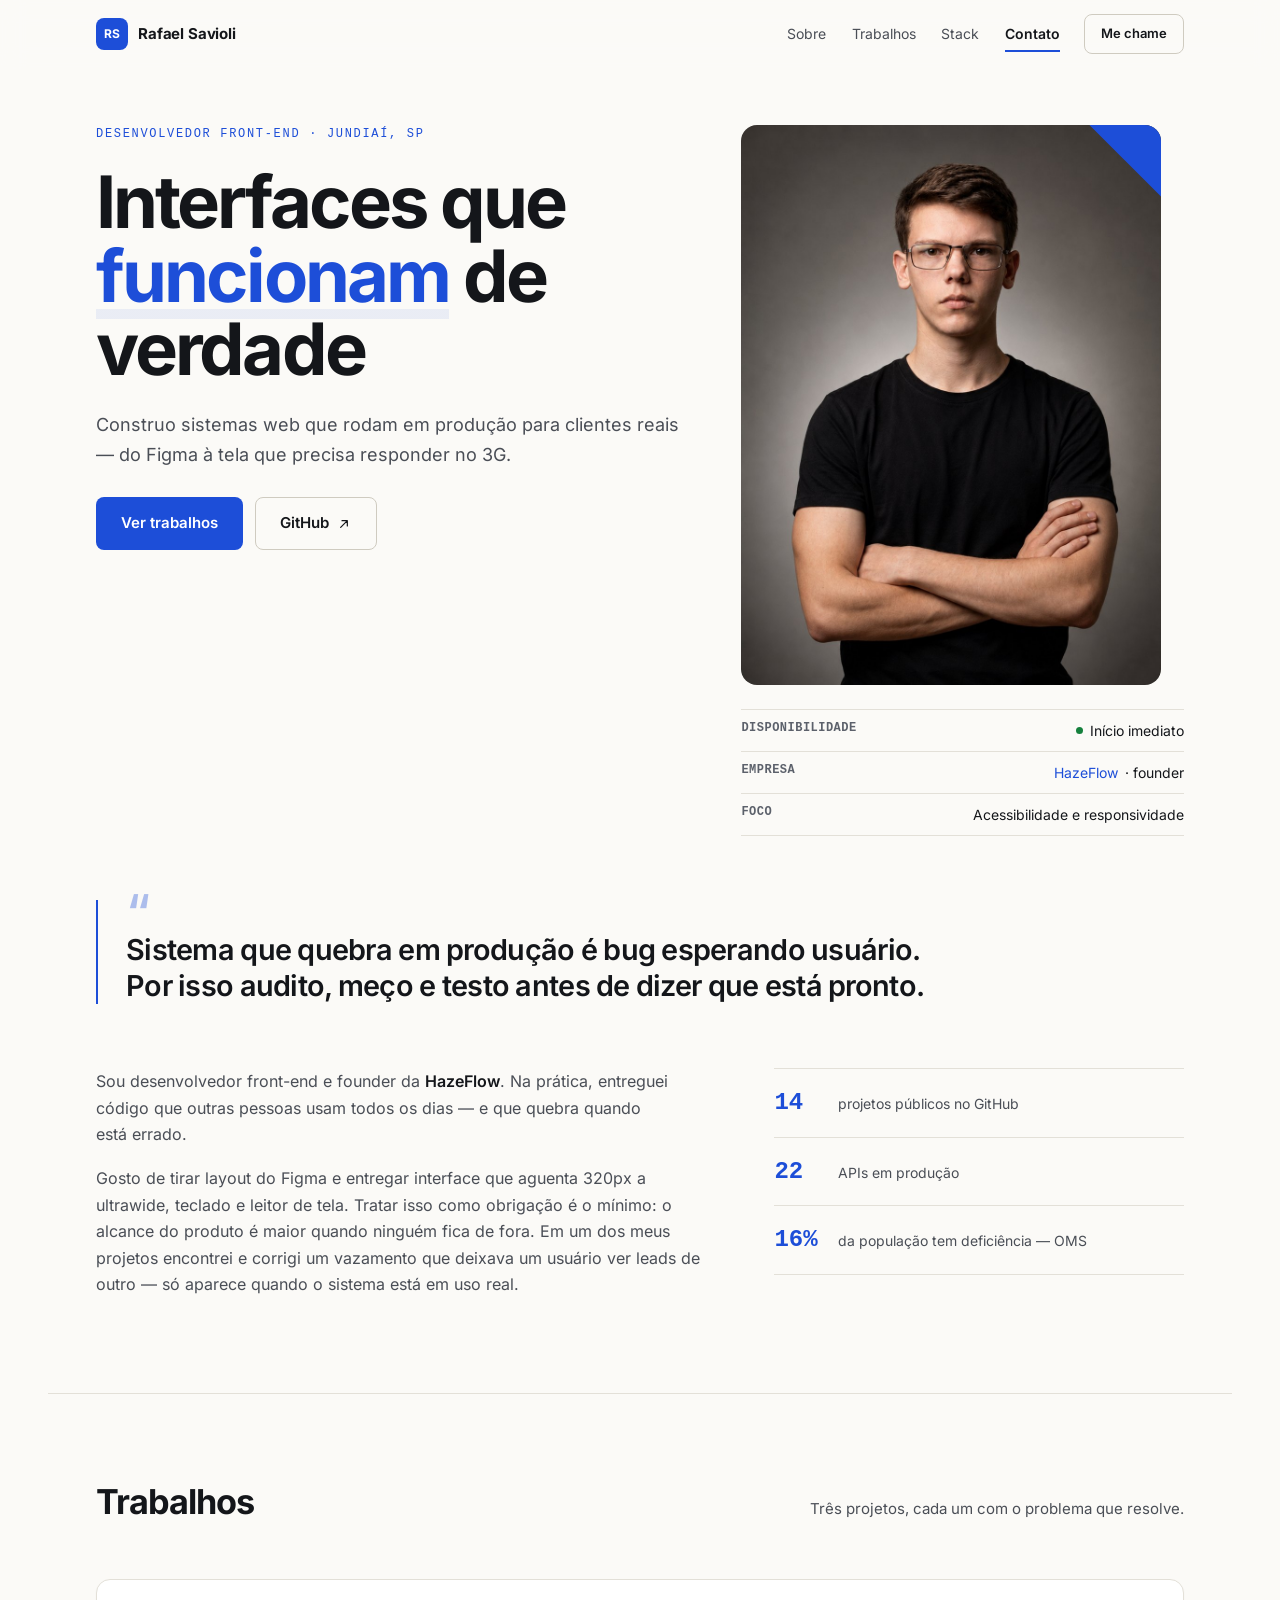
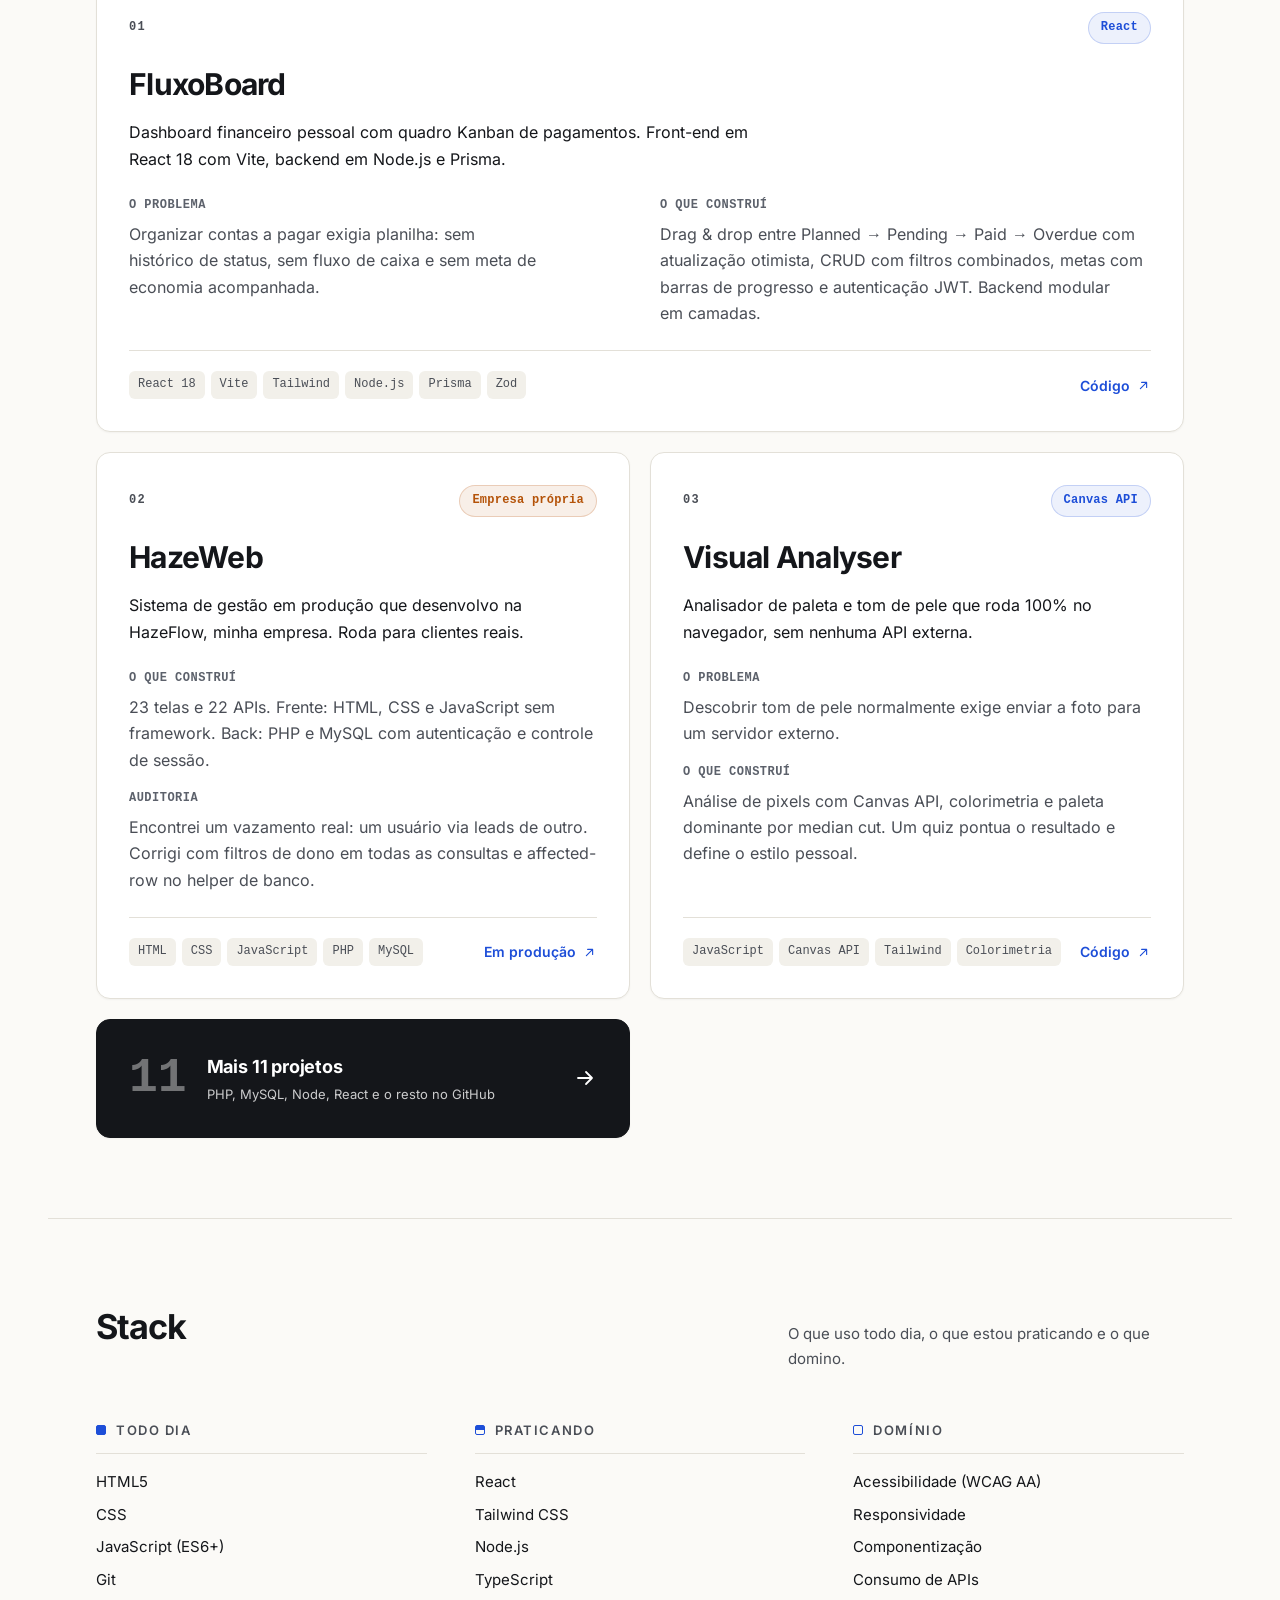
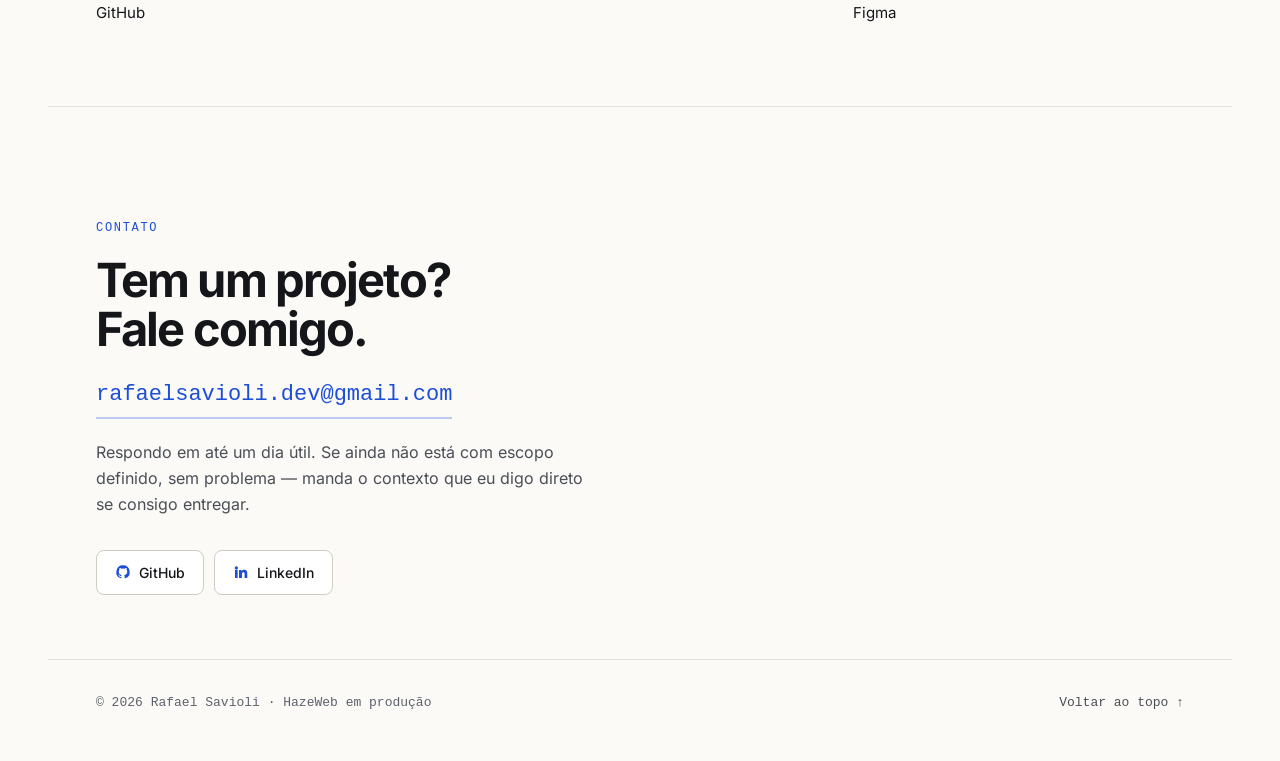
==== commit abad174e: "fix: metrica de acessibilidade vira alcance, nao nota de ferramenta '100 Lighthouse' e' vaidade: pre" ====
--- a/index.html
+++ b/index.html
@@ -105,11 +105,11 @@
           </p>
           <p>
             Gosto de tirar layout do Figma e entregar interface que aguenta
-            320px a ultrawide, teclado e leitor de tela — porque quem navega sem
-            mouse é parte do público de qualquer produto, não uma lista de
-            exceções. Em um dos meus projetos encontrei e corrigi um vazamento
-            que deixava um usuário ver leads de outro: só aparece quando o
-            sistema está em uso real.
+            320px a ultrawide, teclado e leitor de tela. Tratar isso como
+            obrigação é o mínimo: o alcance do produto é maior quando
+            ninguém fica de fora. Em um dos meus projetos encontrei e corrigi
+            um vazamento que deixava um usuário ver leads de outro — só
+            aparece quando o sistema está em uso real.
           </p>
         </div>
         <ul class="metrics will-animate">
@@ -122,8 +122,8 @@
             <span class="metrics__label">APIs em produção</span>
           </li>
           <li>
-            <span class="metrics__value">100</span>
-            <span class="metrics__label">Lighthouse em acessibilidade</span>
+            <span class="metrics__value">16%</span>
+            <span class="metrics__label">da população tem deficiência — OMS</span>
           </li>
         </ul>
       </div>
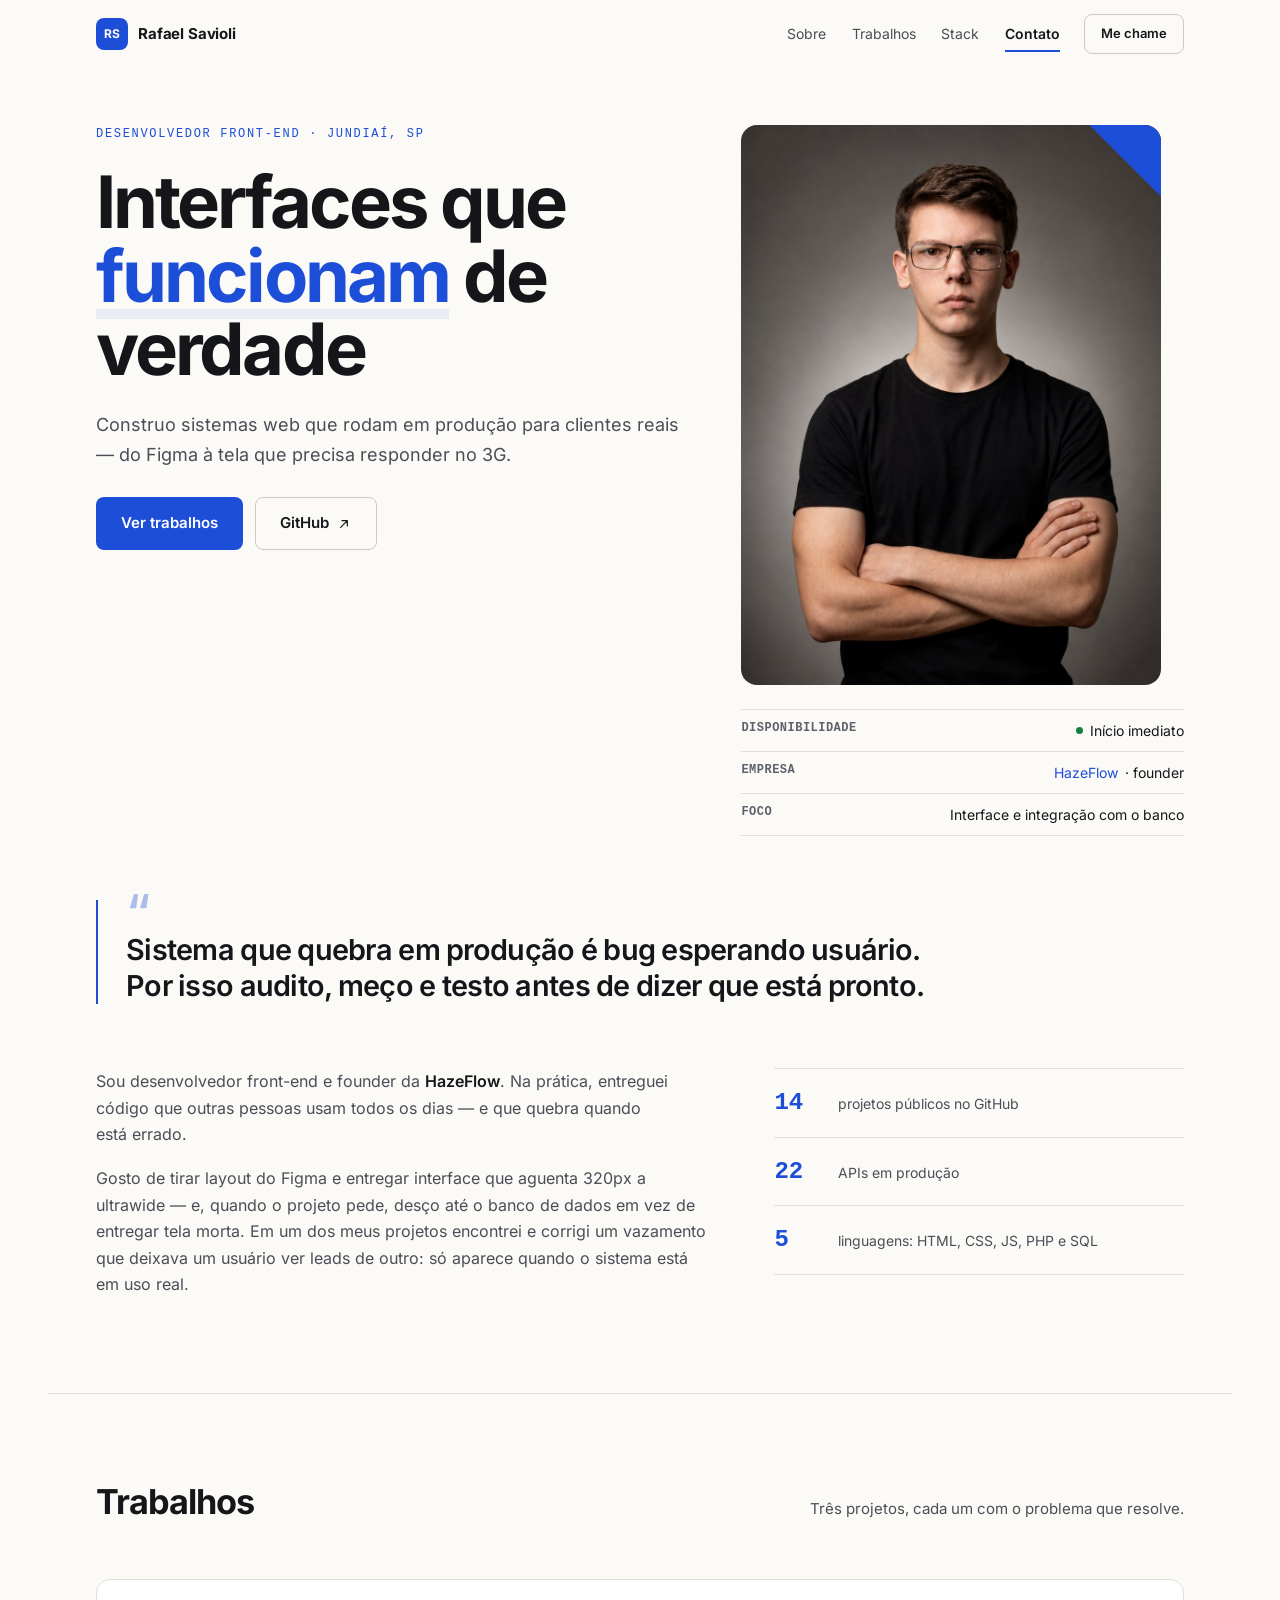
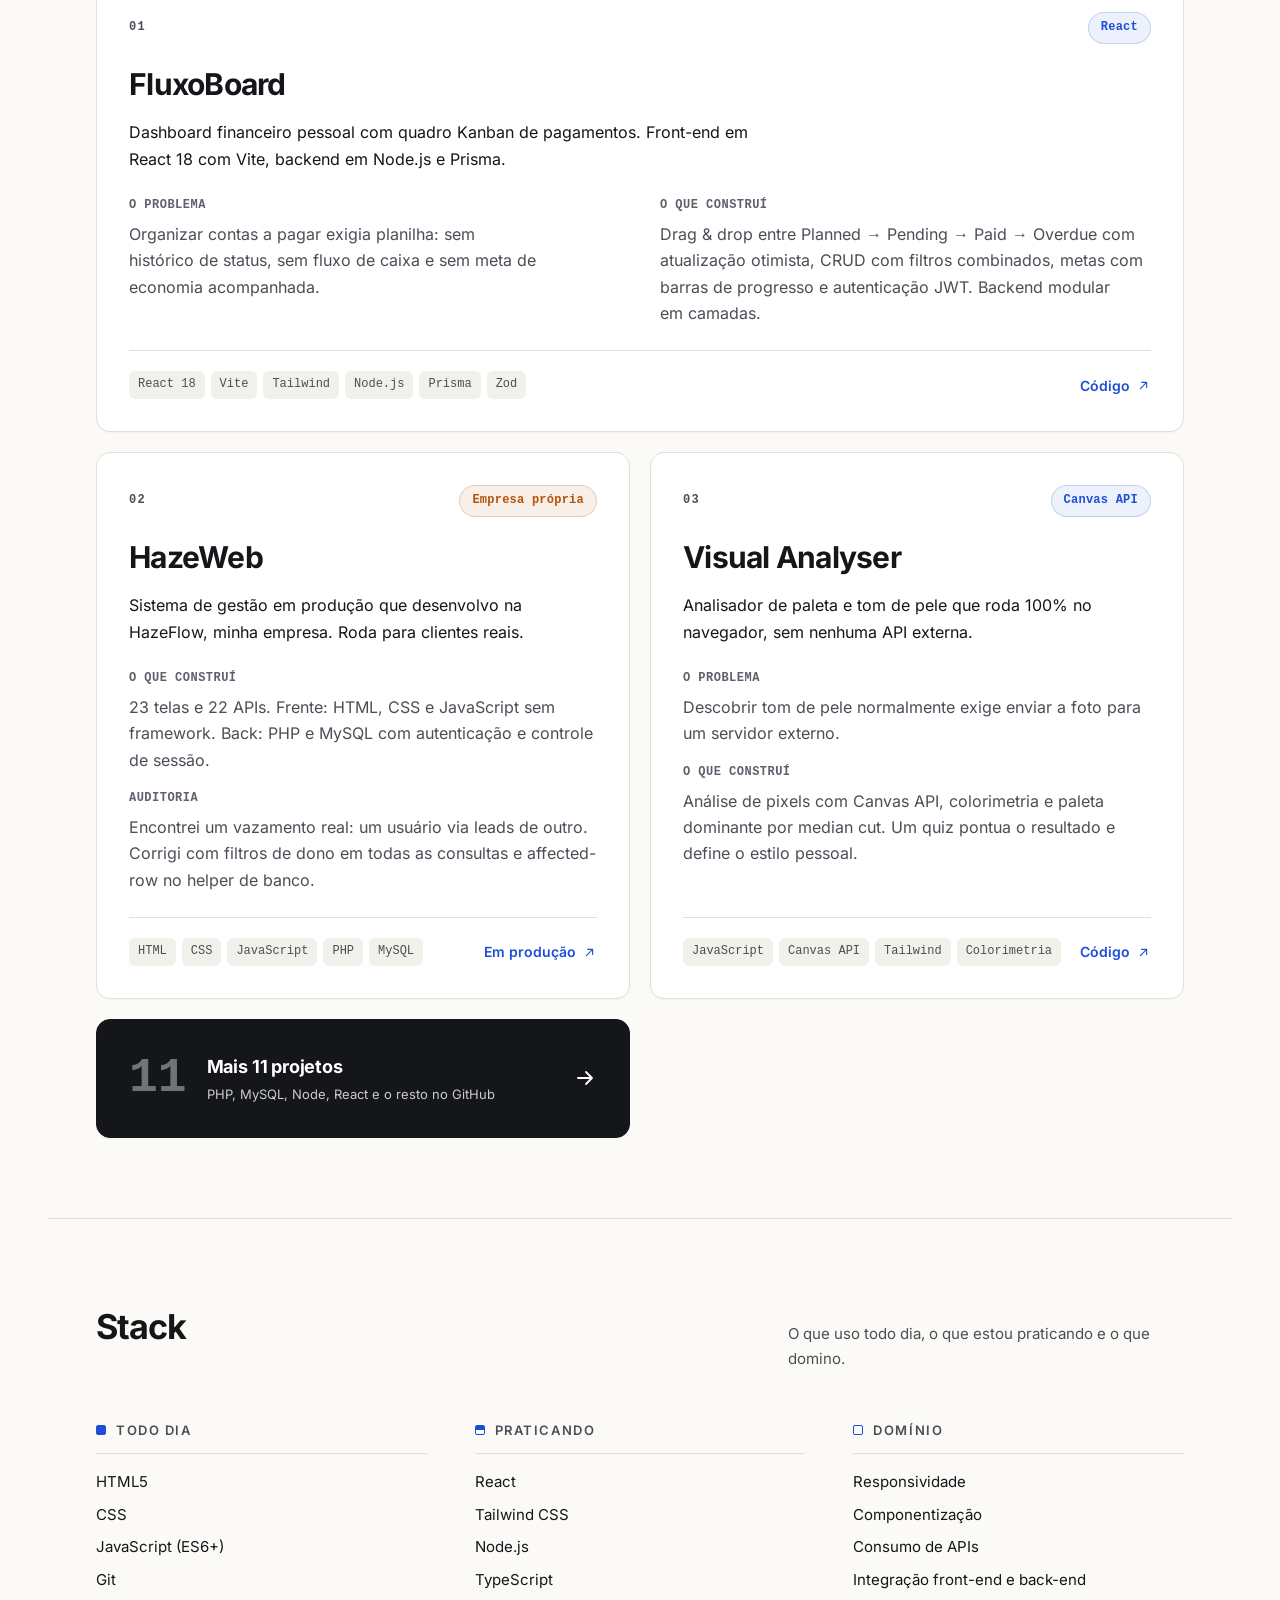
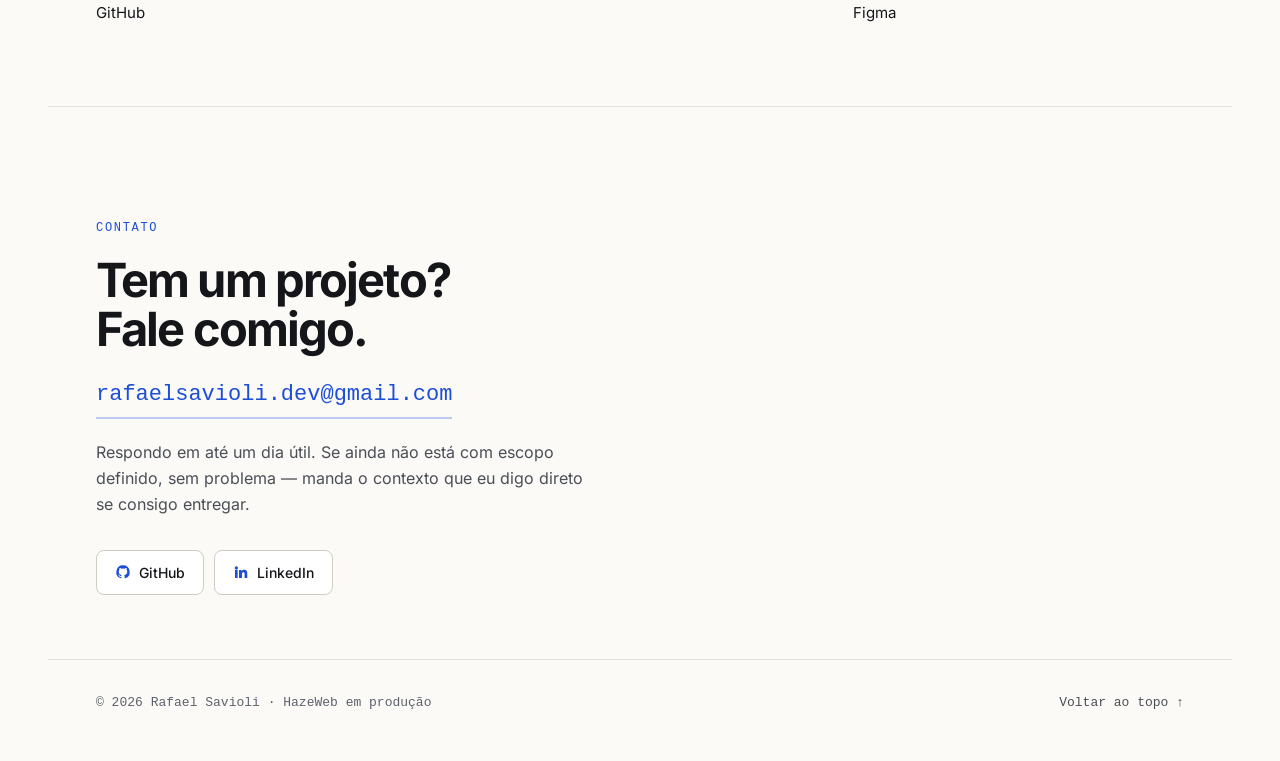
==== commit ae20619b: "refactor: acessibilidade sai da vitrine; entra habilidade de desenvolvimento A pedido: as tres metri" ====
--- a/index.html
+++ b/index.html
@@ -4,13 +4,13 @@
   <meta charset="UTF-8">
   <meta name="viewport" content="width=device-width, initial-scale=1.0">
   <title>Rafael Savioli · Desenvolvedor Front-End</title>
-  <meta name="description" content="Desenvolvedor front-end. Sistemas web que rodam em produção, com foco em acessibilidade, responsividade e código que aguenta uso real.">
+  <meta name="description" content="Desenvolvedor front-end. Sistemas web que rodam em produção, com foco em responsividade, integração front-end e back-end e código que aguenta uso real.">
   <meta name="author" content="Rafael Savioli">
   <meta name="theme-color" content="#FBFAF7">
 
   <meta property="og:type" content="website">
   <meta property="og:title" content="Rafael Savioli · Desenvolvedor Front-End">
-  <meta property="og:description" content="Sistemas web que rodam em produção, com foco em acessibilidade e responsividade.">
+  <meta property="og:description" content="Sistemas web que rodam em produção, com foco em responsividade e integração de ponta a ponta.">
   <meta property="og:url" content="https://rafaelsavioli.github.io/Portifolio/">
   <meta property="og:image" content="https://rafaelsavioli.github.io/Portifolio/assets/img/rafael.jpg">
   <meta property="og:locale" content="pt_BR">
@@ -83,7 +83,7 @@
           </div>
           <div class="facts__row">
             <dt>Foco</dt>
-            <dd>Acessibilidade e responsividade</dd>
+            <dd>Interface e integração com o banco</dd>
           </div>
         </dl>
       </div>
@@ -105,11 +105,10 @@
           </p>
           <p>
             Gosto de tirar layout do Figma e entregar interface que aguenta
-            320px a ultrawide, teclado e leitor de tela. Tratar isso como
-            obrigação é o mínimo: o alcance do produto é maior quando
-            ninguém fica de fora. Em um dos meus projetos encontrei e corrigi
-            um vazamento que deixava um usuário ver leads de outro — só
-            aparece quando o sistema está em uso real.
+            320px a ultrawide — e, quando o projeto pede, desço até o banco de
+            dados em vez de entregar tela morta. Em um dos meus projetos
+            encontrei e corrigi um vazamento que deixava um usuário ver leads de
+            outro: só aparece quando o sistema está em uso real.
           </p>
         </div>
         <ul class="metrics will-animate">
@@ -122,8 +121,8 @@
             <span class="metrics__label">APIs em produção</span>
           </li>
           <li>
-            <span class="metrics__value">16%</span>
-            <span class="metrics__label">da população tem deficiência — OMS</span>
+            <span class="metrics__value">5</span>
+            <span class="metrics__label">linguagens: HTML, CSS, JS, PHP e SQL</span>
           </li>
         </ul>
       </div>
@@ -284,10 +283,10 @@
             Domínio
           </h3>
           <ul class="stack__list">
-            <li>Acessibilidade (WCAG AA)</li>
             <li>Responsividade</li>
             <li>Componentização</li>
             <li>Consumo de APIs</li>
+            <li>Integração front-end e back-end</li>
             <li>Figma</li>
           </ul>
         </div>
--- a/assets/css/main.css
+++ b/assets/css/main.css
@@ -3,7 +3,7 @@
    Tema claro, grid editorial. Acento azul-cobalto.
    Tipografia: Inter.
 
-   Contrastes medidos sobre o fundo real (WCAG 2.1):
+   Contrastes medidos sobre o fundo real:
      ink    #14161A  17,35:1   sobre papel #FBFAF7
      muted  #55585F   6,83:1
      dim    #6B6F78   4,82:1
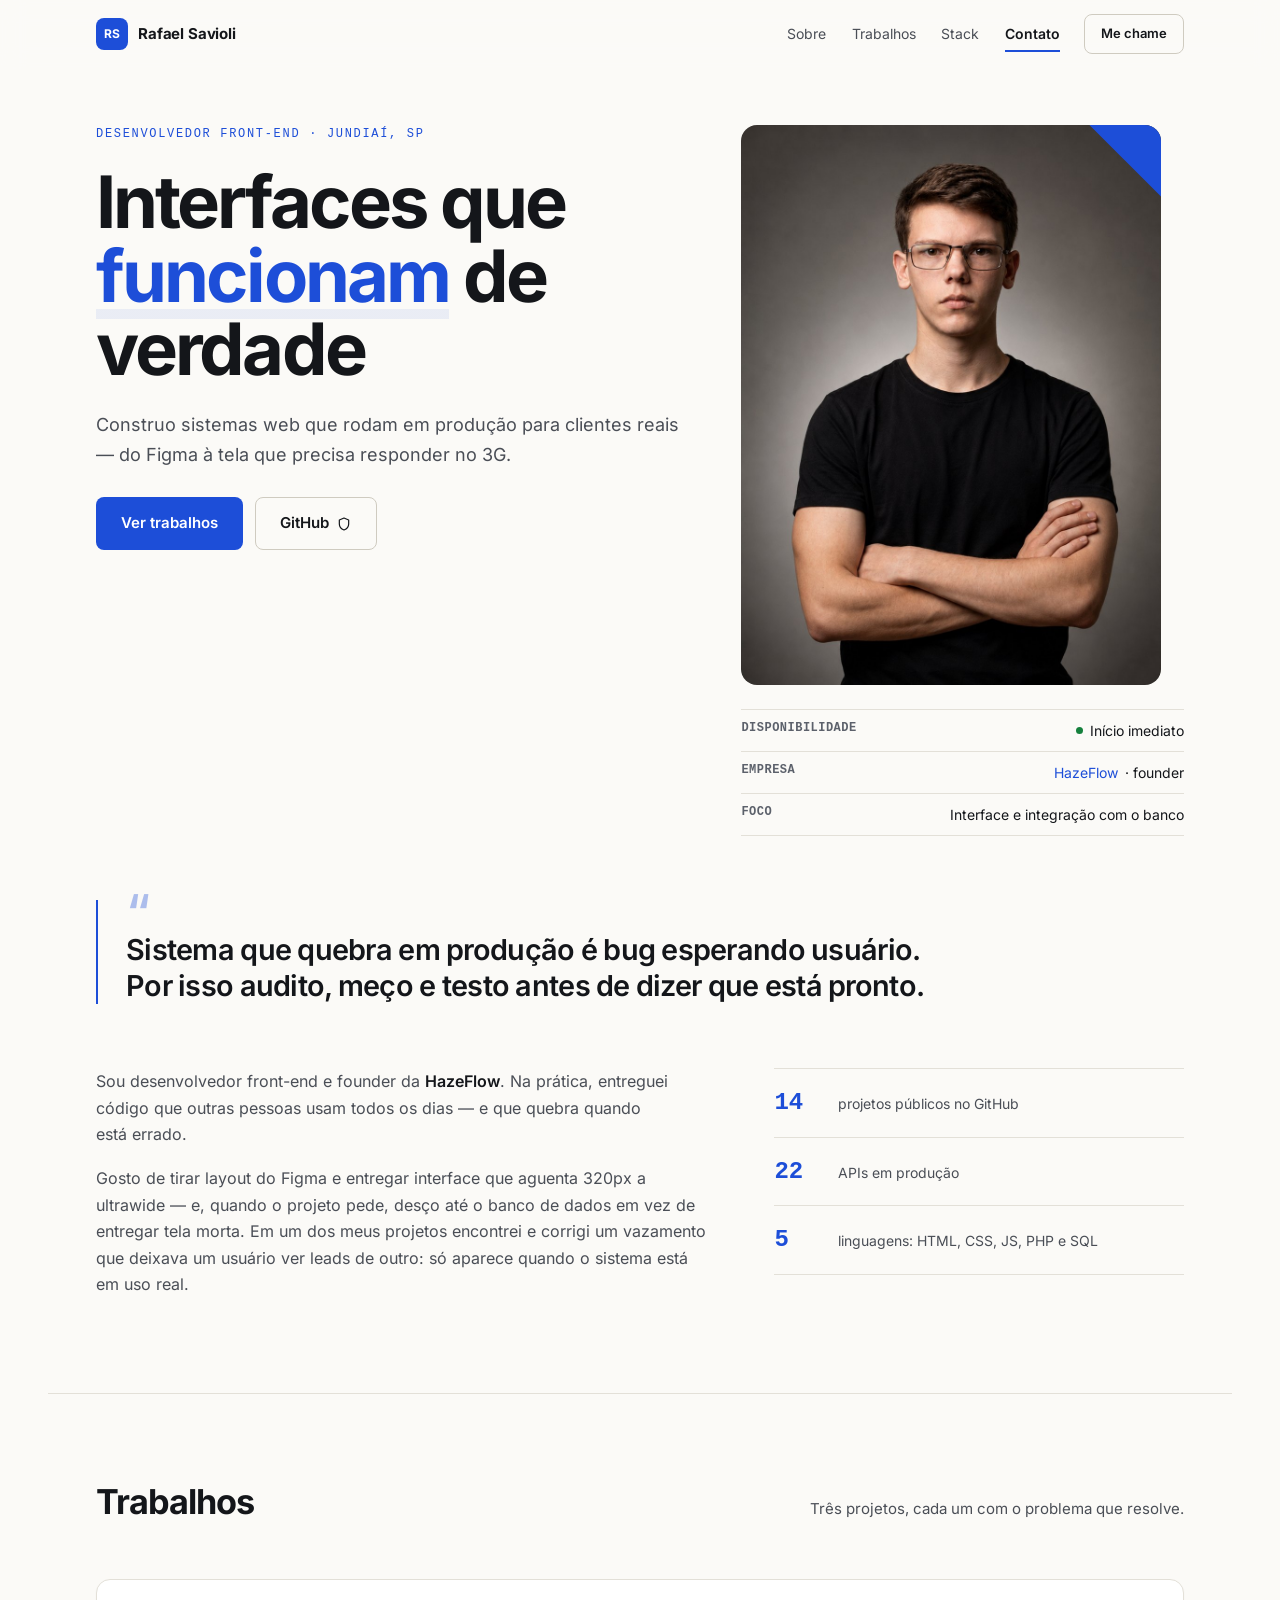
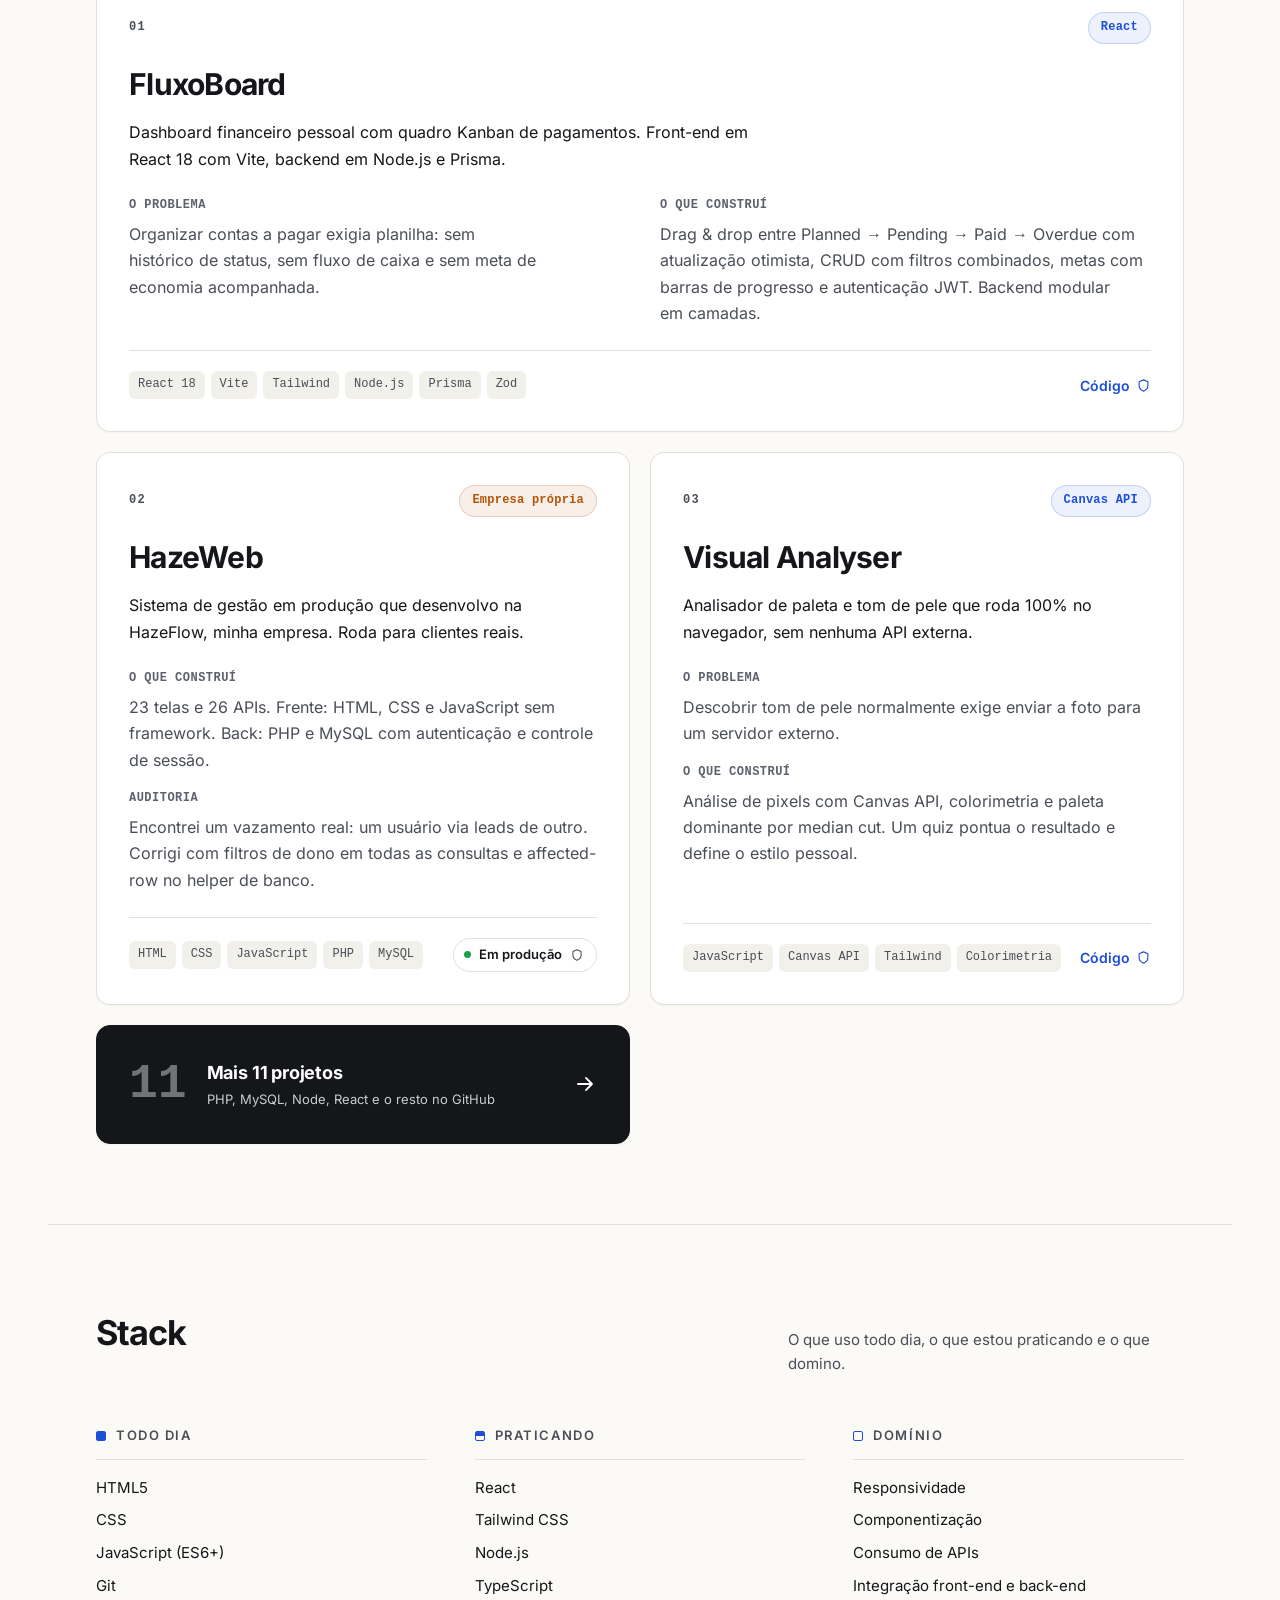
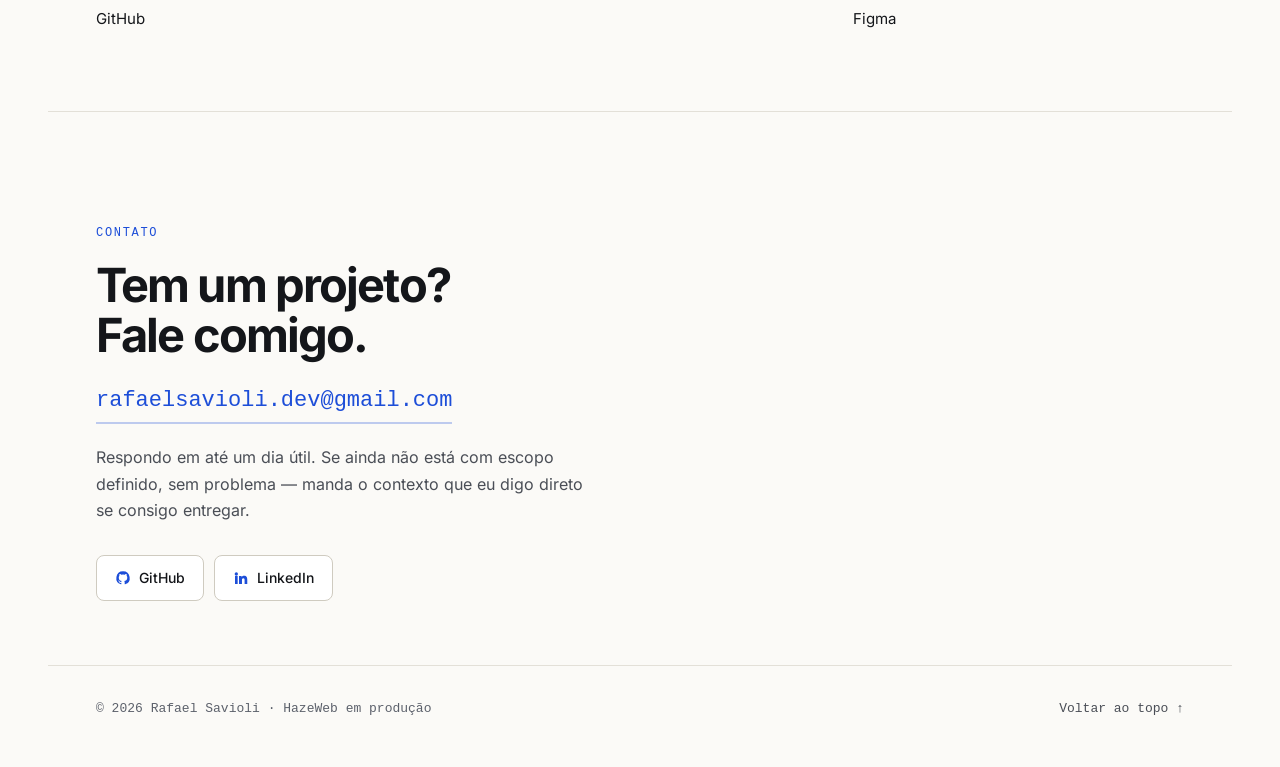
==== commit fb10cd9b: "fix: dado incorreto no HazeWeb, nome acessivel e selo que ia para login Auditoria de cada afirmacao " ====
--- a/index.html
+++ b/index.html
@@ -29,7 +29,7 @@
   <!-- ============ CABEÇALHO FIXO ============ -->
   <header class="topbar" id="topbar">
     <div class="topbar__inner">
-      <a class="brand" href="#topo" aria-label="Rafael Savioli, voltar ao topo">
+      <a class="brand" href="#topo">
         <span class="brand__mark" aria-hidden="true">RS</span>
         <span class="brand__name">Rafael Savioli</span>
       </a>
@@ -63,7 +63,7 @@
           <a class="btn btn--solid" href="#trabalhos">Ver trabalhos</a>
           <a class="btn btn--line" href="https://github.com/rafaelsavioli" target="_blank" rel="noopener noreferrer">
             GitHub
-            <svg viewBox="0 0 24 24" aria-hidden="true"><path d="M7 17 17 7M9 7h8v8" fill="none" stroke="currentColor" stroke-width="1.8" stroke-linecap="round" stroke-linejoin="round"/></svg>
+            <svg viewBox="0 0 24 24" aria-hidden="true"><path d="M12 3l7 3v6c0 4-3 7.5-7 9-4-1.5-7-5-7-9V6l7-3z" fill="none" stroke="currentColor" stroke-width="1.8" stroke-linecap="round" stroke-linejoin="round"/></svg>
           </a>
         </div>
       </div>
@@ -164,7 +164,7 @@
             </ul>
             <a class="card__link" href="https://github.com/rafaelsavioli/Projeto_002" target="_blank" rel="noopener noreferrer">
               Código
-              <svg viewBox="0 0 24 24" aria-hidden="true"><path d="M7 17 17 7M9 7h8v8" fill="none" stroke="currentColor" stroke-width="1.8" stroke-linecap="round" stroke-linejoin="round"/></svg>
+              <svg viewBox="0 0 24 24" aria-hidden="true"><path d="M12 3l7 3v6c0 4-3 7.5-7 9-4-1.5-7-5-7-9V6l7-3z" fill="none" stroke="currentColor" stroke-width="1.8" stroke-linecap="round" stroke-linejoin="round"/></svg>
             </a>
           </div>
         </article>
@@ -182,7 +182,7 @@
           <dl class="card__details">
             <div>
               <dt>O que construí</dt>
-              <dd>23 telas e 22 APIs. Frente: HTML, CSS e JavaScript sem framework. Back: PHP e MySQL com autenticação e controle de sessão.</dd>
+              <dd>23 telas e 26 APIs. Frente: HTML, CSS e JavaScript sem framework. Back: PHP e MySQL com autenticação e controle de sessão.</dd>
             </div>
             <div>
               <dt>Auditoria</dt>
@@ -194,11 +194,11 @@
               <li>HTML</li><li>CSS</li><li>JavaScript</li>
               <li>PHP</li><li>MySQL</li>
             </ul>
-            <a class="card__link" href="https://www.hazeflow.com.br/HazeWeb" target="_blank" rel="noopener noreferrer">
-              Em produção
-              <svg viewBox="0 0 24 24" aria-hidden="true"><path d="M7 17 17 7M9 7h8v8" fill="none" stroke="currentColor" stroke-width="1.8" stroke-linecap="round" stroke-linejoin="round"/></svg>
-            </a>
-          </div>
+            <span class="card__badge-live">
+                          Em produção
+                          <svg viewBox="0 0 24 24" aria-hidden="true"><path d="M12 3l7 3v6c0 4-3 7.5-7 9-4-1.5-7-5-7-9V6l7-3z" fill="none" stroke="currentColor" stroke-width="1.8" stroke-linecap="round" stroke-linejoin="round"/></svg>
+                        </span>
+                      </div>
         </article>
 
         <article class="card reveal">
@@ -227,7 +227,7 @@
             </ul>
             <a class="card__link" href="https://github.com/rafaelsavioli/Visual_Analiser" target="_blank" rel="noopener noreferrer">
               Código
-              <svg viewBox="0 0 24 24" aria-hidden="true"><path d="M7 17 17 7M9 7h8v8" fill="none" stroke="currentColor" stroke-width="1.8" stroke-linecap="round" stroke-linejoin="round"/></svg>
+              <svg viewBox="0 0 24 24" aria-hidden="true"><path d="M12 3l7 3v6c0 4-3 7.5-7 9-4-1.5-7-5-7-9V6l7-3z" fill="none" stroke="currentColor" stroke-width="1.8" stroke-linecap="round" stroke-linejoin="round"/></svg>
             </a>
           </div>
         </article>
--- a/assets/css/main.css
+++ b/assets/css/main.css
@@ -818,6 +818,36 @@
   text-decoration: none;
 }
 .footer__up:hover { color: var(--cobalt); }
+
+/* ---------- Selo de sistema em produção ---------- */
+/* Nao e link: o repositorio e privado e a URL publica cai numa tela de
+   login. Seria levar o recrutador a um beco sem saida. */
+.card__badge-live {
+  display: inline-flex;
+  align-items: center;
+  gap: .5rem;
+  padding: .3125rem .75rem .3125rem .625rem;
+  border: 1px solid var(--line);
+  border-radius: 999px;
+  background: #fff;
+  color: var(--ink);
+  font-size: .8125rem;
+  font-weight: 600;
+  white-space: nowrap;
+}
+.card__badge-live::before {
+  content: "";
+  width: .4375rem;
+  height: .4375rem;
+  border-radius: 50%;
+  background: #16A34A;
+  flex: none;
+}
+.card__badge-live svg {
+  width: .875rem;
+  height: .875rem;
+  color: var(--muted);
+}
 
 /* ---------- Animações ----------
    O estado inicial está preso a .js, que o main.js adiciona no <html>.
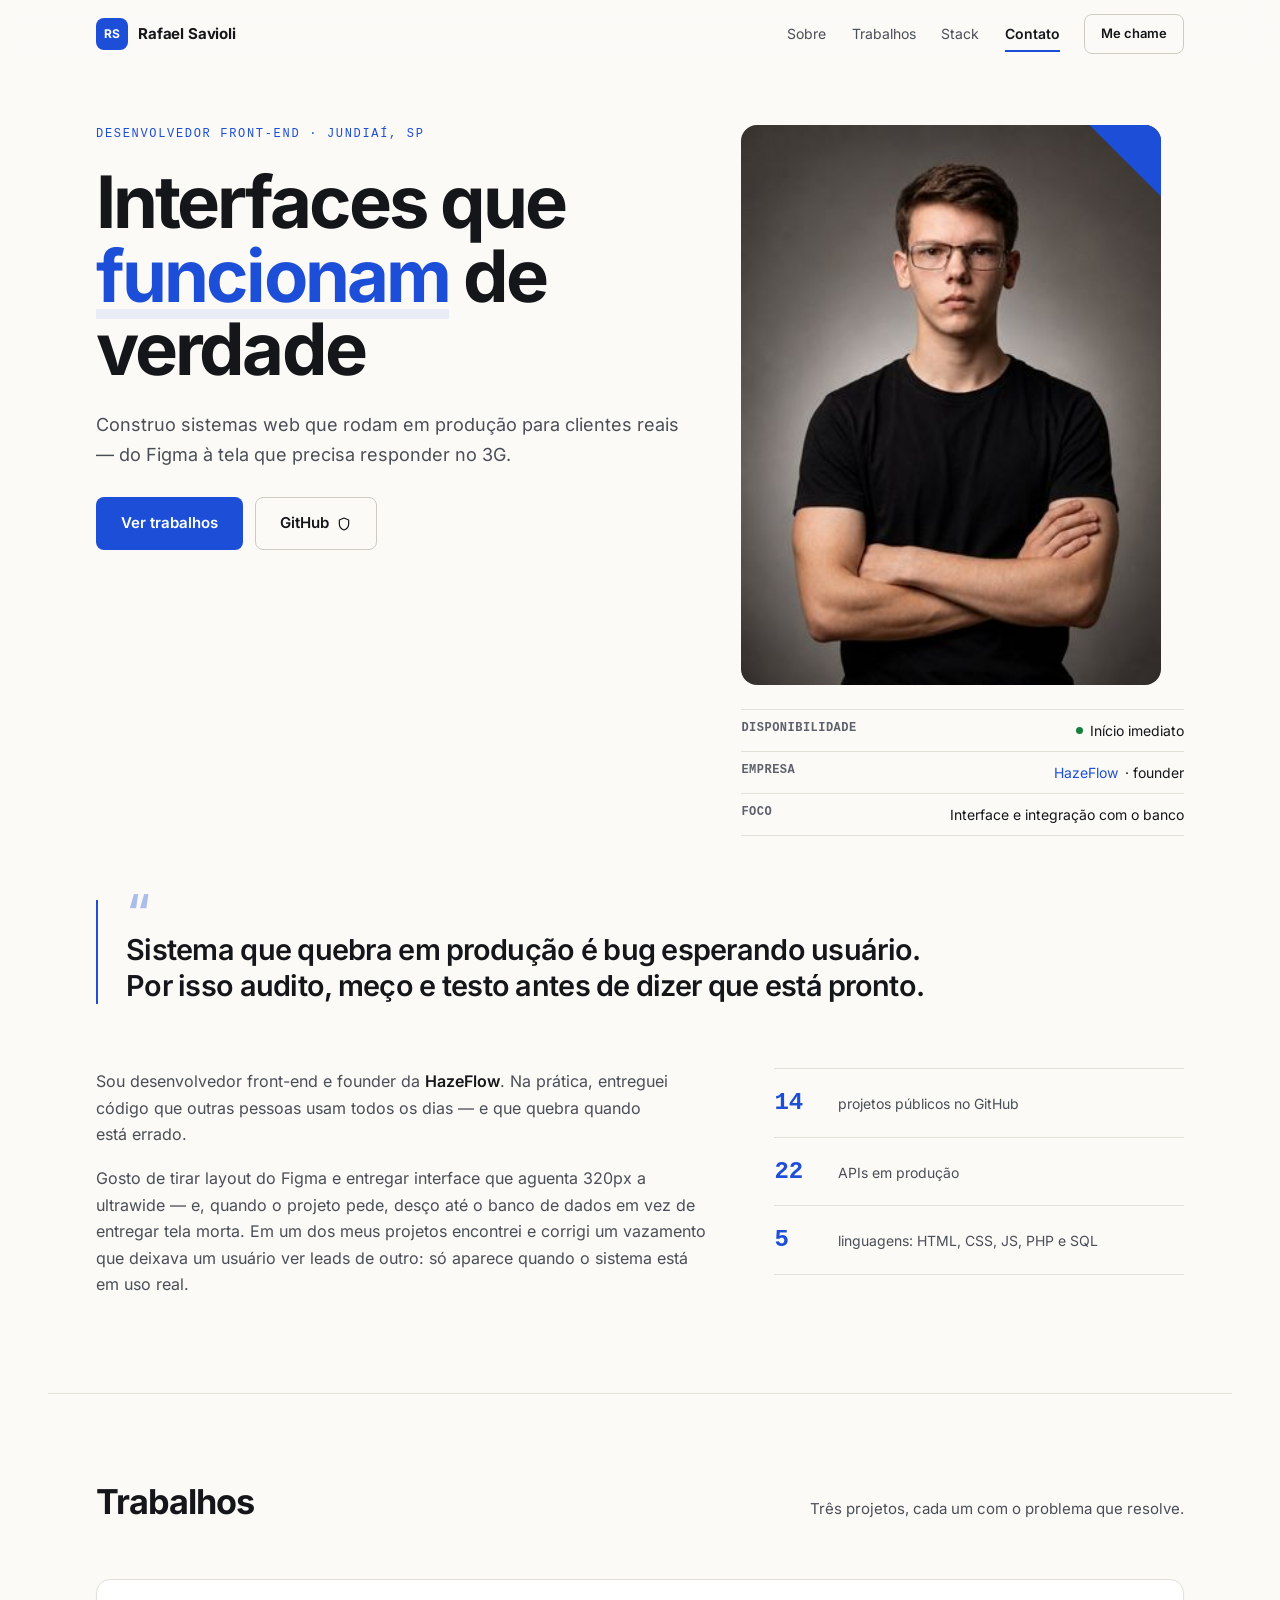
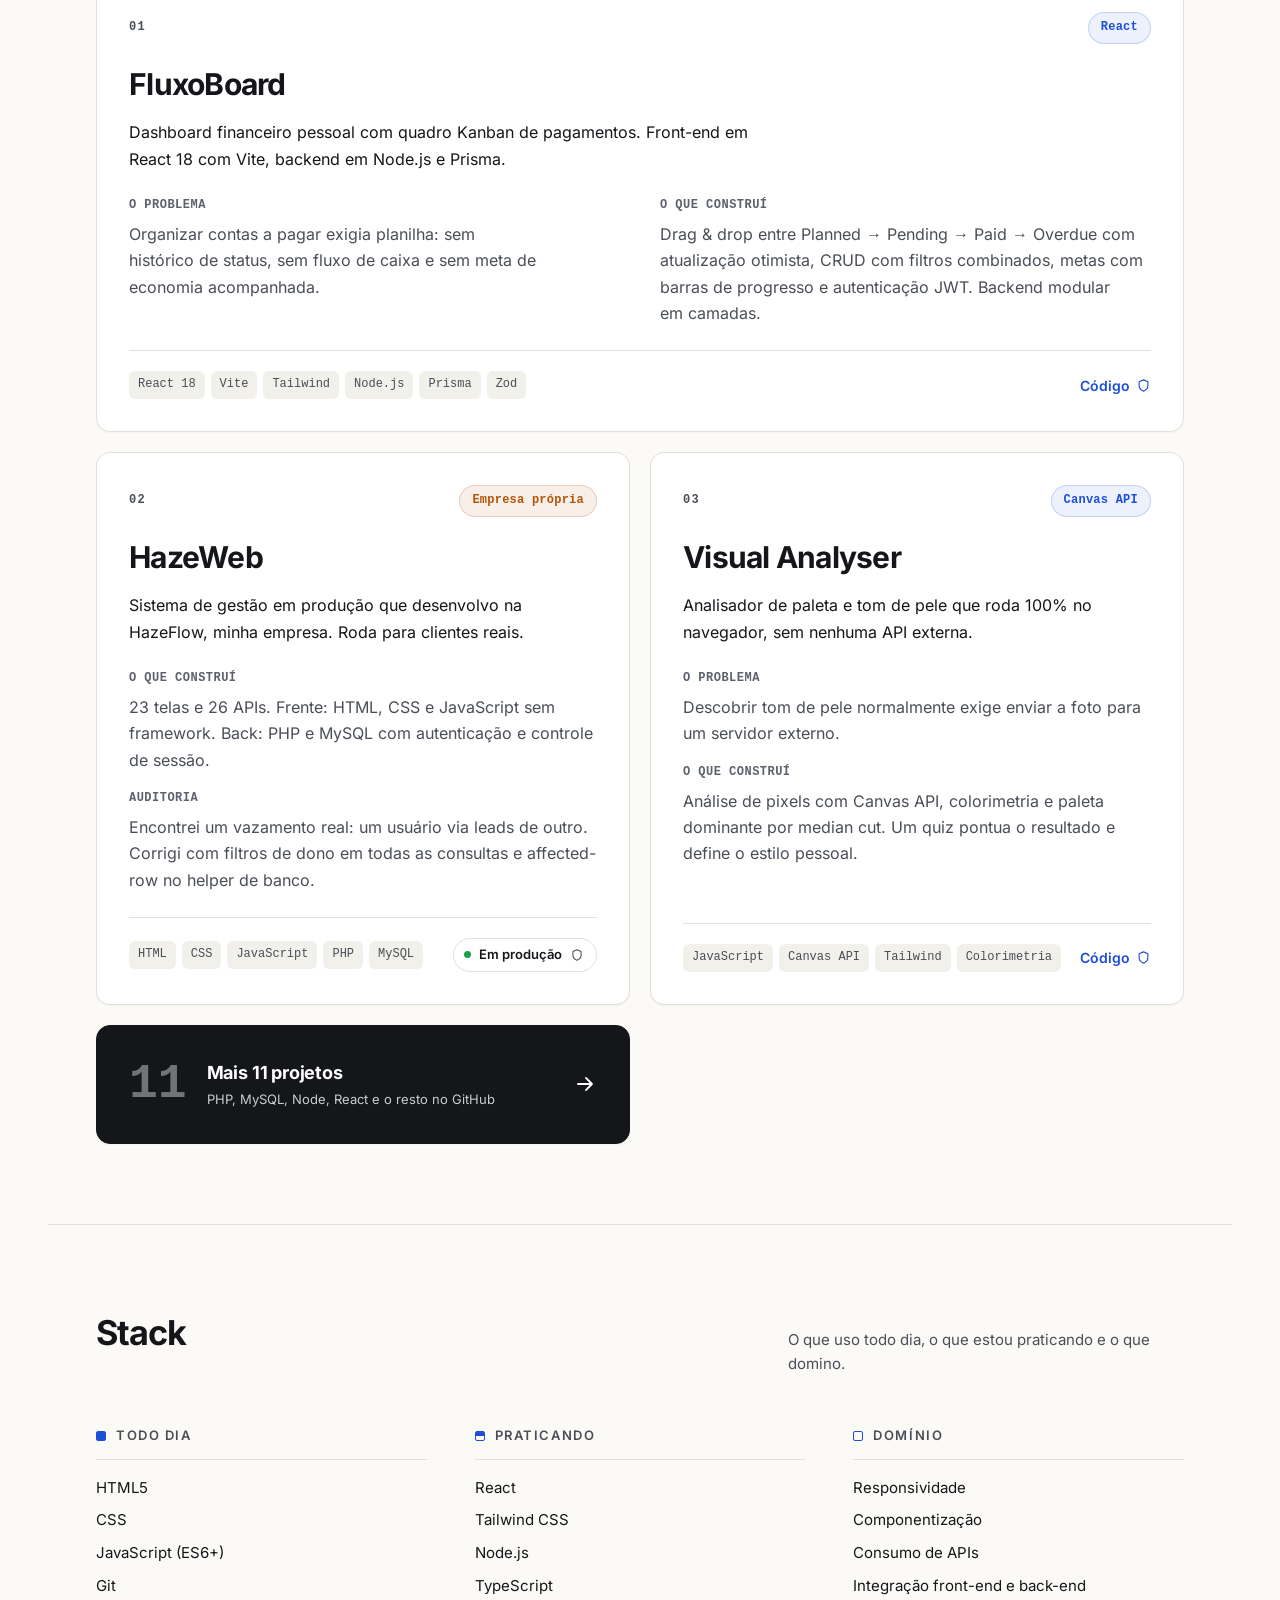
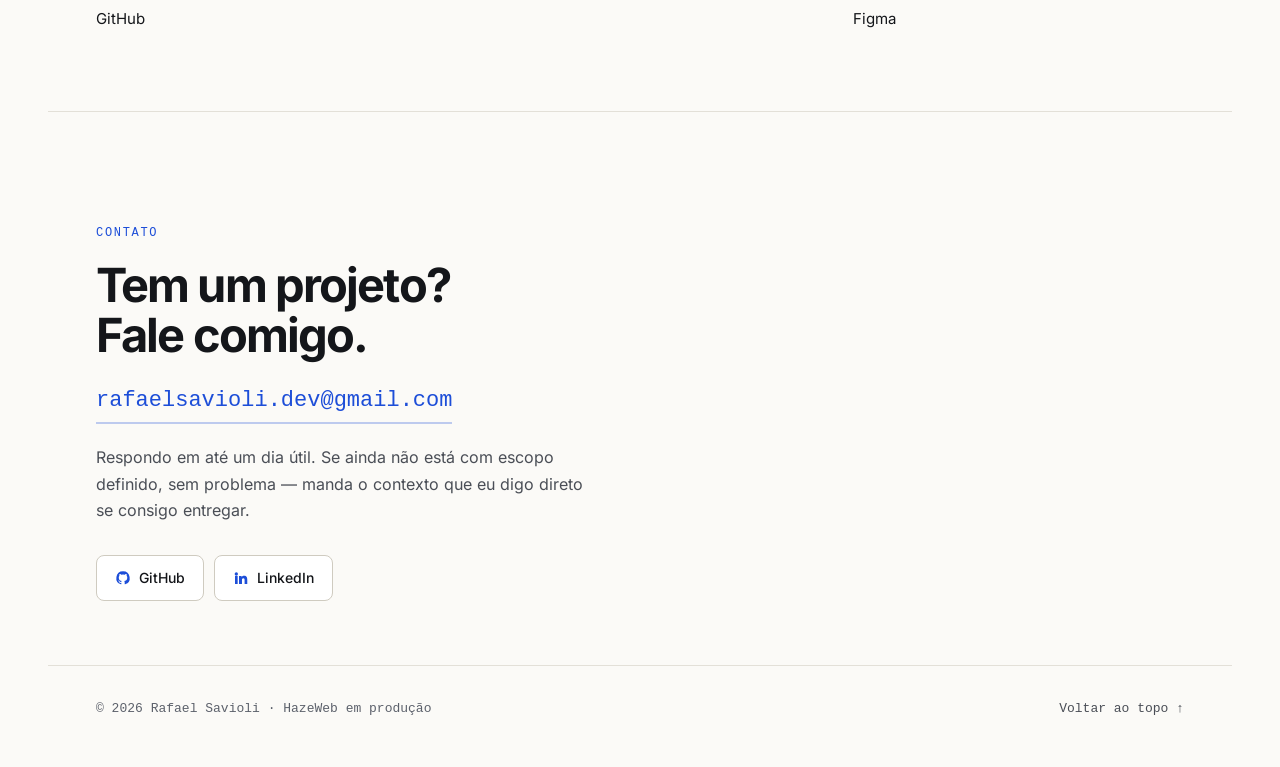
==== commit 581fe95f: "perf: foto do hero responsiva, e limpeza de imagens sem uso A foto aparecia com 172x229 mas era serv" ====
--- a/index.html
+++ b/index.html
@@ -12,7 +12,7 @@
   <meta property="og:title" content="Rafael Savioli · Desenvolvedor Front-End">
   <meta property="og:description" content="Sistemas web que rodam em produção, com foco em responsividade e integração de ponta a ponta.">
   <meta property="og:url" content="https://rafaelsavioli.github.io/Portifolio/">
-  <meta property="og:image" content="https://rafaelsavioli.github.io/Portifolio/assets/img/rafael.jpg">
+  <meta property="og:image" content="https://rafaelsavioli.github.io/Portifolio/assets/img/rafael-640.jpg">
   <meta property="og:locale" content="pt_BR">
   <meta name="twitter:card" content="summary">
   <link rel="canonical" href="https://rafaelsavioli.github.io/Portifolio/">
@@ -30,7 +30,7 @@
   <header class="topbar" id="topbar">
     <div class="topbar__inner">
       <a class="brand" href="#topo">
-        <span class="brand__mark" aria-hidden="true">RS</span>
+        <span class="brand__mark">RS</span>
         <span class="brand__name">Rafael Savioli</span>
       </a>
       <nav class="topbar__nav" aria-label="Navegação principal">
@@ -70,7 +70,7 @@
 
       <div class="hero__col hero__col--figure will-animate">
         <figure class="portrait">
-          <img src="assets/img/rafael.jpg" alt="Rafael Savioli, retrato de estúdio" width="900" height="1200">
+          <img src="assets/img/rafael-320.jpg" srcset="assets/img/rafael-320.jpg 320w, assets/img/rafael-640.jpg 640w" sizes="(max-width: 900px) 42vw, 172px" alt="Rafael Savioli, retrato de estúdio" width="320" height="426" decoding="async">
         </figure>
         <dl class="facts">
           <div class="facts__row">
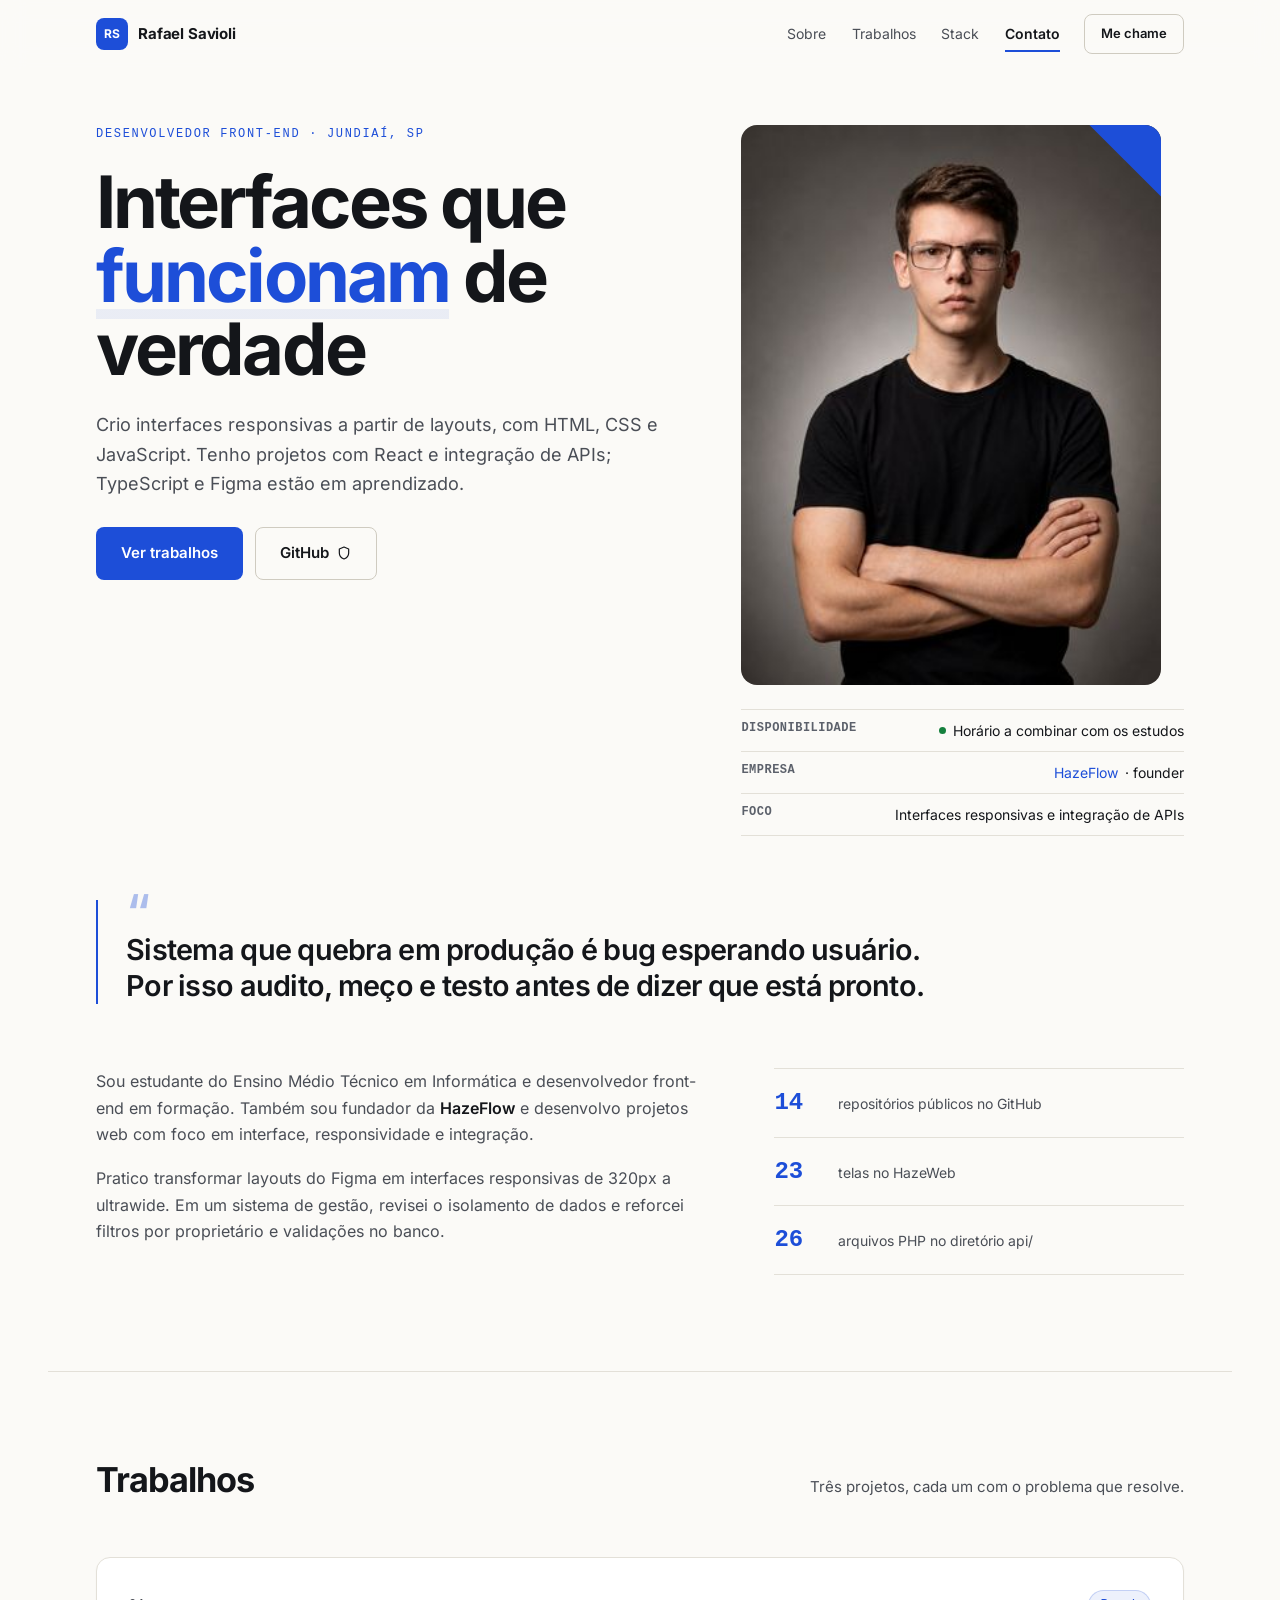
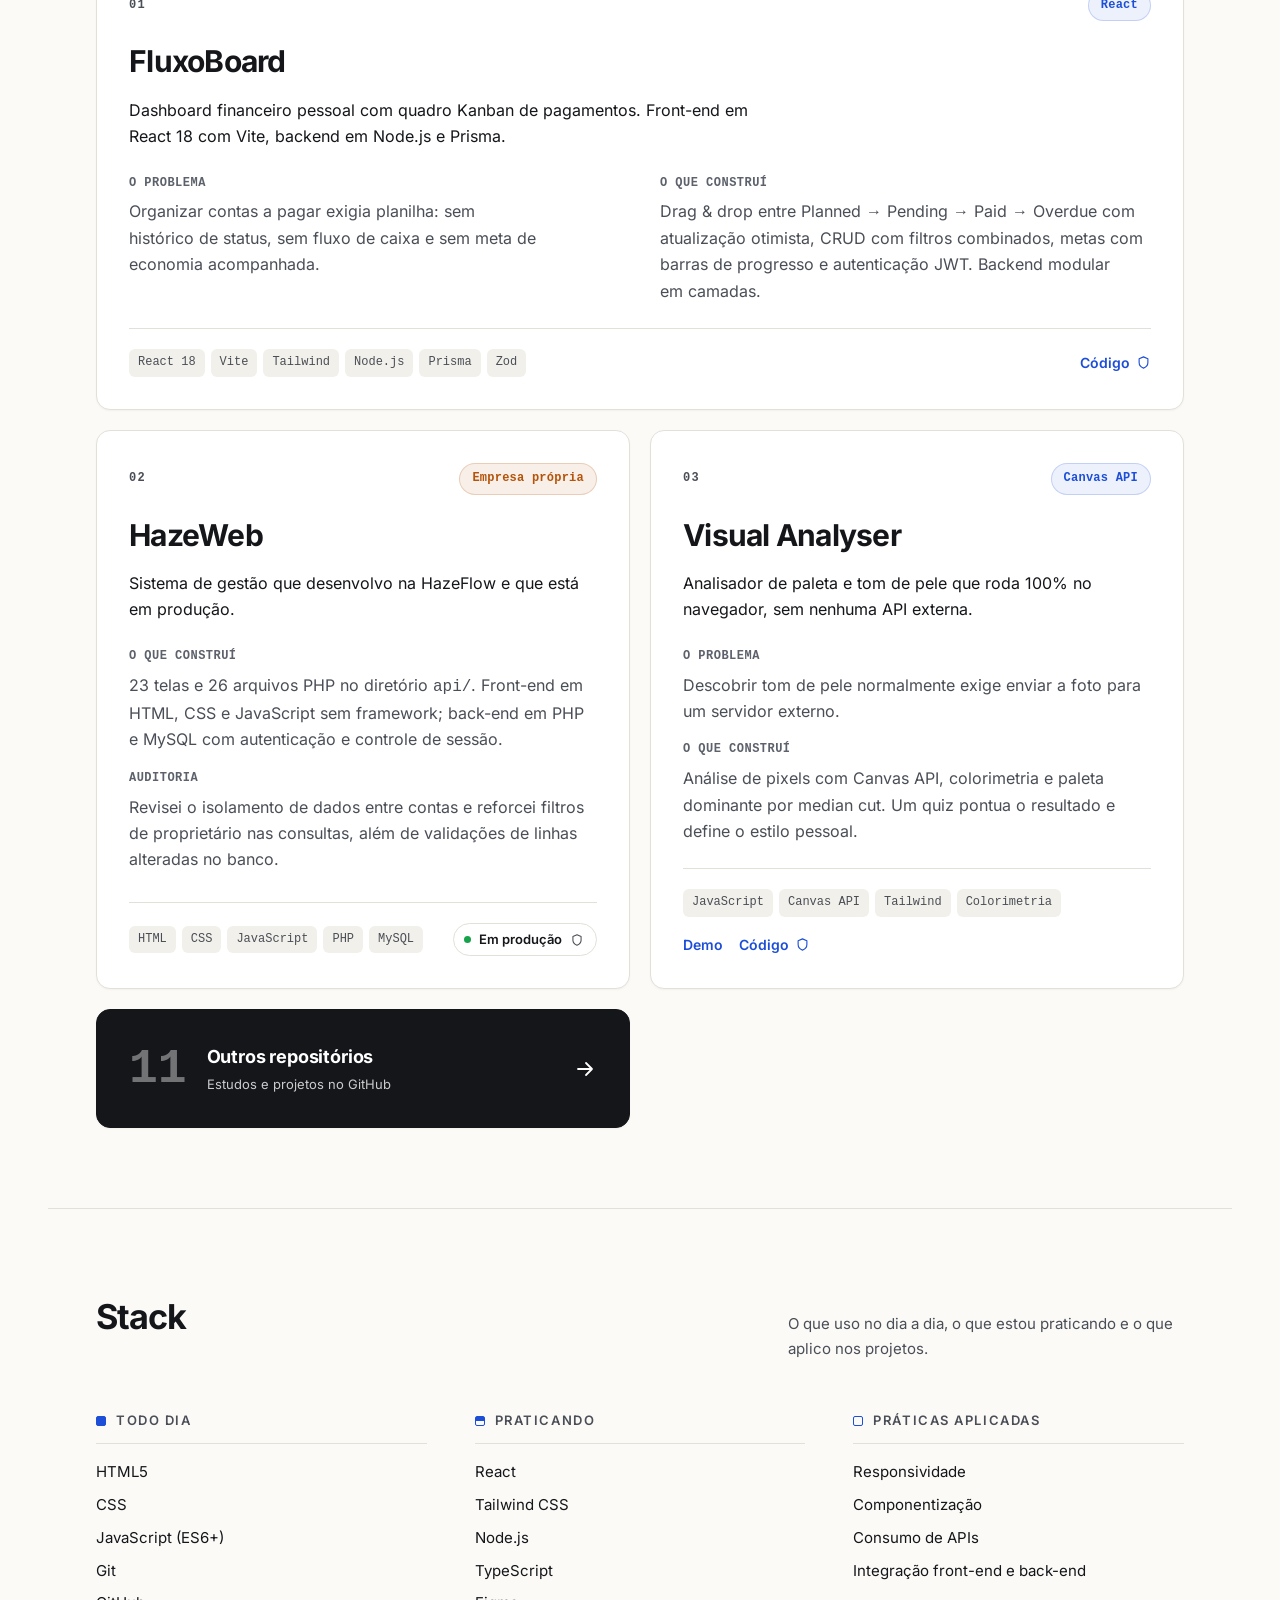
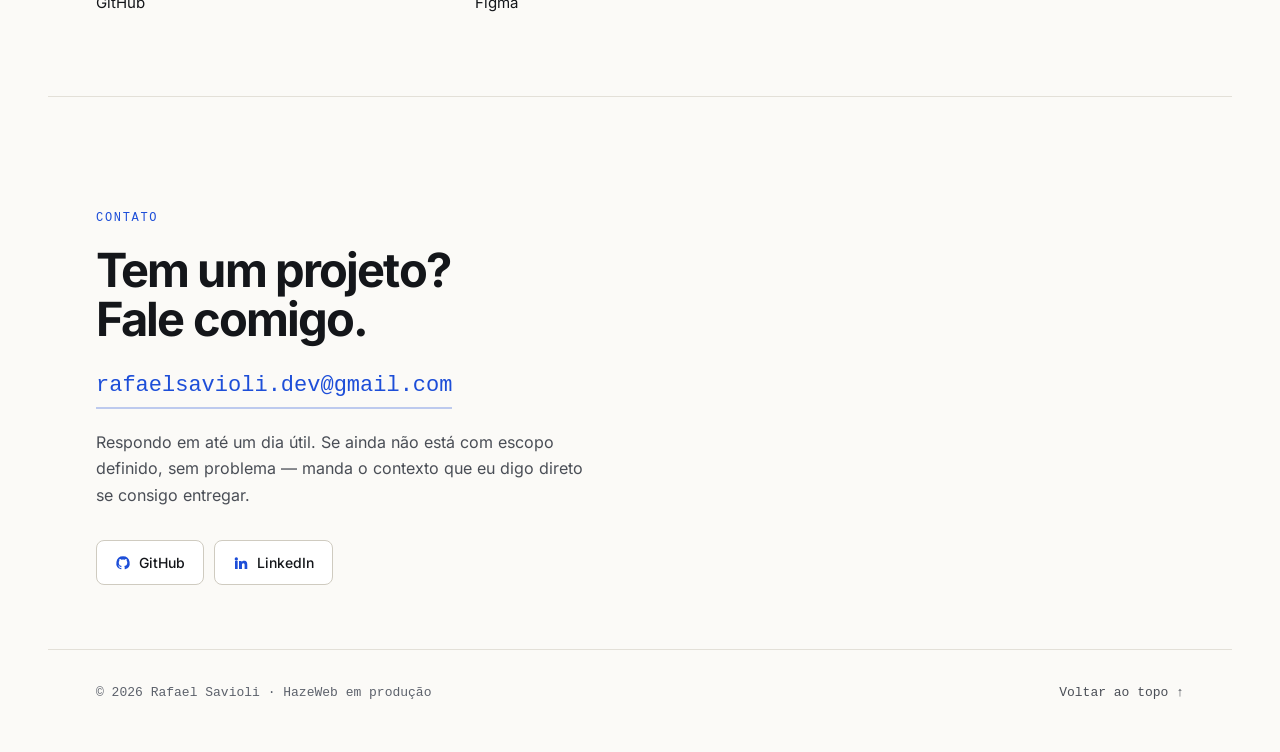
==== commit 5f6ee3c0: "feat(portfolio): align content with Front-End candidacy" ====
--- a/index.html
+++ b/index.html
@@ -4,13 +4,13 @@
   <meta charset="UTF-8">
   <meta name="viewport" content="width=device-width, initial-scale=1.0">
   <title>Rafael Savioli · Desenvolvedor Front-End</title>
-  <meta name="description" content="Desenvolvedor front-end. Sistemas web que rodam em produção, com foco em responsividade, integração front-end e back-end e código que aguenta uso real.">
+  <meta name="description" content="Estudante de Informática e desenvolvedor front-end em formação. Projetos com HTML, CSS, JavaScript, React, Canvas API e consumo de APIs, com foco em responsividade e acessibilidade.">
   <meta name="author" content="Rafael Savioli">
   <meta name="theme-color" content="#FBFAF7">
 
   <meta property="og:type" content="website">
   <meta property="og:title" content="Rafael Savioli · Desenvolvedor Front-End">
-  <meta property="og:description" content="Sistemas web que rodam em produção, com foco em responsividade e integração de ponta a ponta.">
+  <meta property="og:description" content="Estudante de Informática e desenvolvedor front-end em formação, com projetos em HTML, CSS, JavaScript e React.">
   <meta property="og:url" content="https://rafaelsavioli.github.io/Portifolio/">
   <meta property="og:image" content="https://rafaelsavioli.github.io/Portifolio/assets/img/rafael-640.jpg">
   <meta property="og:locale" content="pt_BR">
@@ -56,8 +56,9 @@
           <span class="hero__title-accent">funcionam</span> de verdade
         </h1>
         <p class="hero__lead will-animate">
-          Construo sistemas web que rodam em produção para clientes reais — do
-          Figma à tela que precisa responder no 3G.
+          Crio interfaces responsivas a partir de layouts, com HTML, CSS e
+          JavaScript. Tenho projetos com React e integração de APIs; TypeScript
+          e Figma estão em aprendizado.
         </p>
         <div class="hero__actions will-animate">
           <a class="btn btn--solid" href="#trabalhos">Ver trabalhos</a>
@@ -75,7 +76,7 @@
         <dl class="facts">
           <div class="facts__row">
             <dt>Disponibilidade</dt>
-            <dd><span class="pip" aria-hidden="true"></span> Início imediato</dd>
+            <dd><span class="pip" aria-hidden="true"></span> Horário a combinar com os estudos</dd>
           </div>
           <div class="facts__row">
             <dt>Empresa</dt>
@@ -83,7 +84,7 @@
           </div>
           <div class="facts__row">
             <dt>Foco</dt>
-            <dd>Interface e integração com o banco</dd>
+            <dd>Interfaces responsivas e integração de APIs</dd>
           </div>
         </dl>
       </div>
@@ -99,30 +100,28 @@
       <div class="about__grid">
         <div class="about__text will-animate">
           <p>
-            Sou desenvolvedor front-end e founder da <strong>HazeFlow</strong>. Na
-            prática, entreguei código que outras pessoas usam todos os dias — e
-            que quebra quando está errado.
+            Sou estudante do Ensino Médio Técnico em Informática e desenvolvedor
+            front-end em formação. Também sou fundador da <strong>HazeFlow</strong>
+            e desenvolvo projetos web com foco em interface, responsividade e integração.
           </p>
           <p>
-            Gosto de tirar layout do Figma e entregar interface que aguenta
-            320px a ultrawide — e, quando o projeto pede, desço até o banco de
-            dados em vez de entregar tela morta. Em um dos meus projetos
-            encontrei e corrigi um vazamento que deixava um usuário ver leads de
-            outro: só aparece quando o sistema está em uso real.
+            Pratico transformar layouts do Figma em interfaces responsivas de
+            320px a ultrawide. Em um sistema de gestão, revisei o isolamento de
+            dados e reforcei filtros por proprietário e validações no banco.
           </p>
         </div>
         <ul class="metrics will-animate">
           <li>
             <span class="metrics__value">14</span>
-            <span class="metrics__label">projetos públicos no GitHub</span>
+            <span class="metrics__label">repositórios públicos no GitHub</span>
           </li>
           <li>
-            <span class="metrics__value">22</span>
-            <span class="metrics__label">APIs em produção</span>
+            <span class="metrics__value">23</span>
+            <span class="metrics__label">telas no HazeWeb</span>
           </li>
           <li>
-            <span class="metrics__value">5</span>
-            <span class="metrics__label">linguagens: HTML, CSS, JS, PHP e SQL</span>
+            <span class="metrics__value">26</span>
+            <span class="metrics__label">arquivos PHP no diretório api/</span>
           </li>
         </ul>
       </div>
@@ -176,17 +175,16 @@
           </div>
           <h3 class="card__title">HazeWeb</h3>
           <p class="card__summary">
-            Sistema de gestão em produção que desenvolvo na HazeFlow, minha
-            empresa. Roda para clientes reais.
+            Sistema de gestão que desenvolvo na HazeFlow e que está em produção.
           </p>
           <dl class="card__details">
             <div>
               <dt>O que construí</dt>
-              <dd>23 telas e 26 APIs. Frente: HTML, CSS e JavaScript sem framework. Back: PHP e MySQL com autenticação e controle de sessão.</dd>
+              <dd>23 telas e 26 arquivos PHP no diretório <code>api/</code>. Front-end em HTML, CSS e JavaScript sem framework; back-end em PHP e MySQL com autenticação e controle de sessão.</dd>
             </div>
             <div>
               <dt>Auditoria</dt>
-              <dd>Encontrei um vazamento real: um usuário via leads de outro. Corrigi com filtros de dono em todas as consultas e affected-row no helper de banco.</dd>
+              <dd>Revisei o isolamento de dados entre contas e reforcei filtros de proprietário nas consultas, além de validações de linhas alteradas no banco.</dd>
             </div>
           </dl>
           <div class="card__foot">
@@ -225,18 +223,21 @@
             <ul class="tags">
               <li>JavaScript</li><li>Canvas API</li><li>Tailwind</li><li>Colorimetria</li>
             </ul>
-            <a class="card__link" href="https://github.com/rafaelsavioli/Visual_Analiser" target="_blank" rel="noopener noreferrer">
-              Código
-              <svg viewBox="0 0 24 24" aria-hidden="true"><path d="M12 3l7 3v6c0 4-3 7.5-7 9-4-1.5-7-5-7-9V6l7-3z" fill="none" stroke="currentColor" stroke-width="1.8" stroke-linecap="round" stroke-linejoin="round"/></svg>
-            </a>
+            <div class="card__links">
+              <a class="card__link" href="https://rafaelsavioli.github.io/Visual_Analyser/" target="_blank" rel="noopener noreferrer">Demo</a>
+              <a class="card__link" href="https://github.com/rafaelsavioli/Visual_Analyser" target="_blank" rel="noopener noreferrer">
+                Código
+                <svg viewBox="0 0 24 24" aria-hidden="true"><path d="M12 3l7 3v6c0 4-3 7.5-7 9-4-1.5-7-5-7-9V6l7-3z" fill="none" stroke="currentColor" stroke-width="1.8" stroke-linecap="round" stroke-linejoin="round"/></svg>
+              </a>
+            </div>
           </div>
         </article>
 
         <a class="card card--cta reveal" href="https://github.com/rafaelsavioli?tab=repositories" target="_blank" rel="noopener noreferrer">
           <span class="card__cta-num" aria-hidden="true">11</span>
           <span class="card__cta-text">
-            <span class="card__cta-title">Mais 11 projetos</span>
-            <span class="card__cta-sub">PHP, MySQL, Node, React e o resto no GitHub</span>
+            <span class="card__cta-title">Outros repositórios</span>
+            <span class="card__cta-sub">Estudos e projetos no GitHub</span>
           </span>
           <svg class="card__cta-arrow" viewBox="0 0 24 24" aria-hidden="true"><path d="M5 12h14M13 6l6 6-6 6" fill="none" stroke="currentColor" stroke-width="1.8" stroke-linecap="round" stroke-linejoin="round"/></svg>
         </a>
@@ -248,7 +249,7 @@
     <section class="section" id="stack">
       <header class="section__head">
         <h2 class="section__title">Stack</h2>
-        <p class="section__note">O que uso todo dia, o que estou praticando e o que domino.</p>
+        <p class="section__note">O que uso no dia a dia, o que estou praticando e o que aplico nos projetos.</p>
       </header>
 
       <div class="stack">
@@ -275,19 +276,19 @@
             <li>Tailwind CSS</li>
             <li>Node.js</li>
             <li>TypeScript</li>
+            <li>Figma</li>
           </ul>
         </div>
         <div class="stack__col reveal">
           <h3 class="stack__title">
             <span class="stack__dot stack__dot--line" aria-hidden="true"></span>
-            Domínio
+            Práticas aplicadas
           </h3>
           <ul class="stack__list">
             <li>Responsividade</li>
             <li>Componentização</li>
             <li>Consumo de APIs</li>
             <li>Integração front-end e back-end</li>
-            <li>Figma</li>
           </ul>
         </div>
       </div>
--- a/assets/css/main.css
+++ b/assets/css/main.css
@@ -607,6 +607,12 @@
   margin-top: auto;
   padding-top: 1.25rem;
   border-top: 1px solid var(--line);
+}
+.card__links {
+  display: inline-flex;
+  flex-wrap: wrap;
+  align-items: center;
+  gap: 1rem;
 }
 
 .tags {
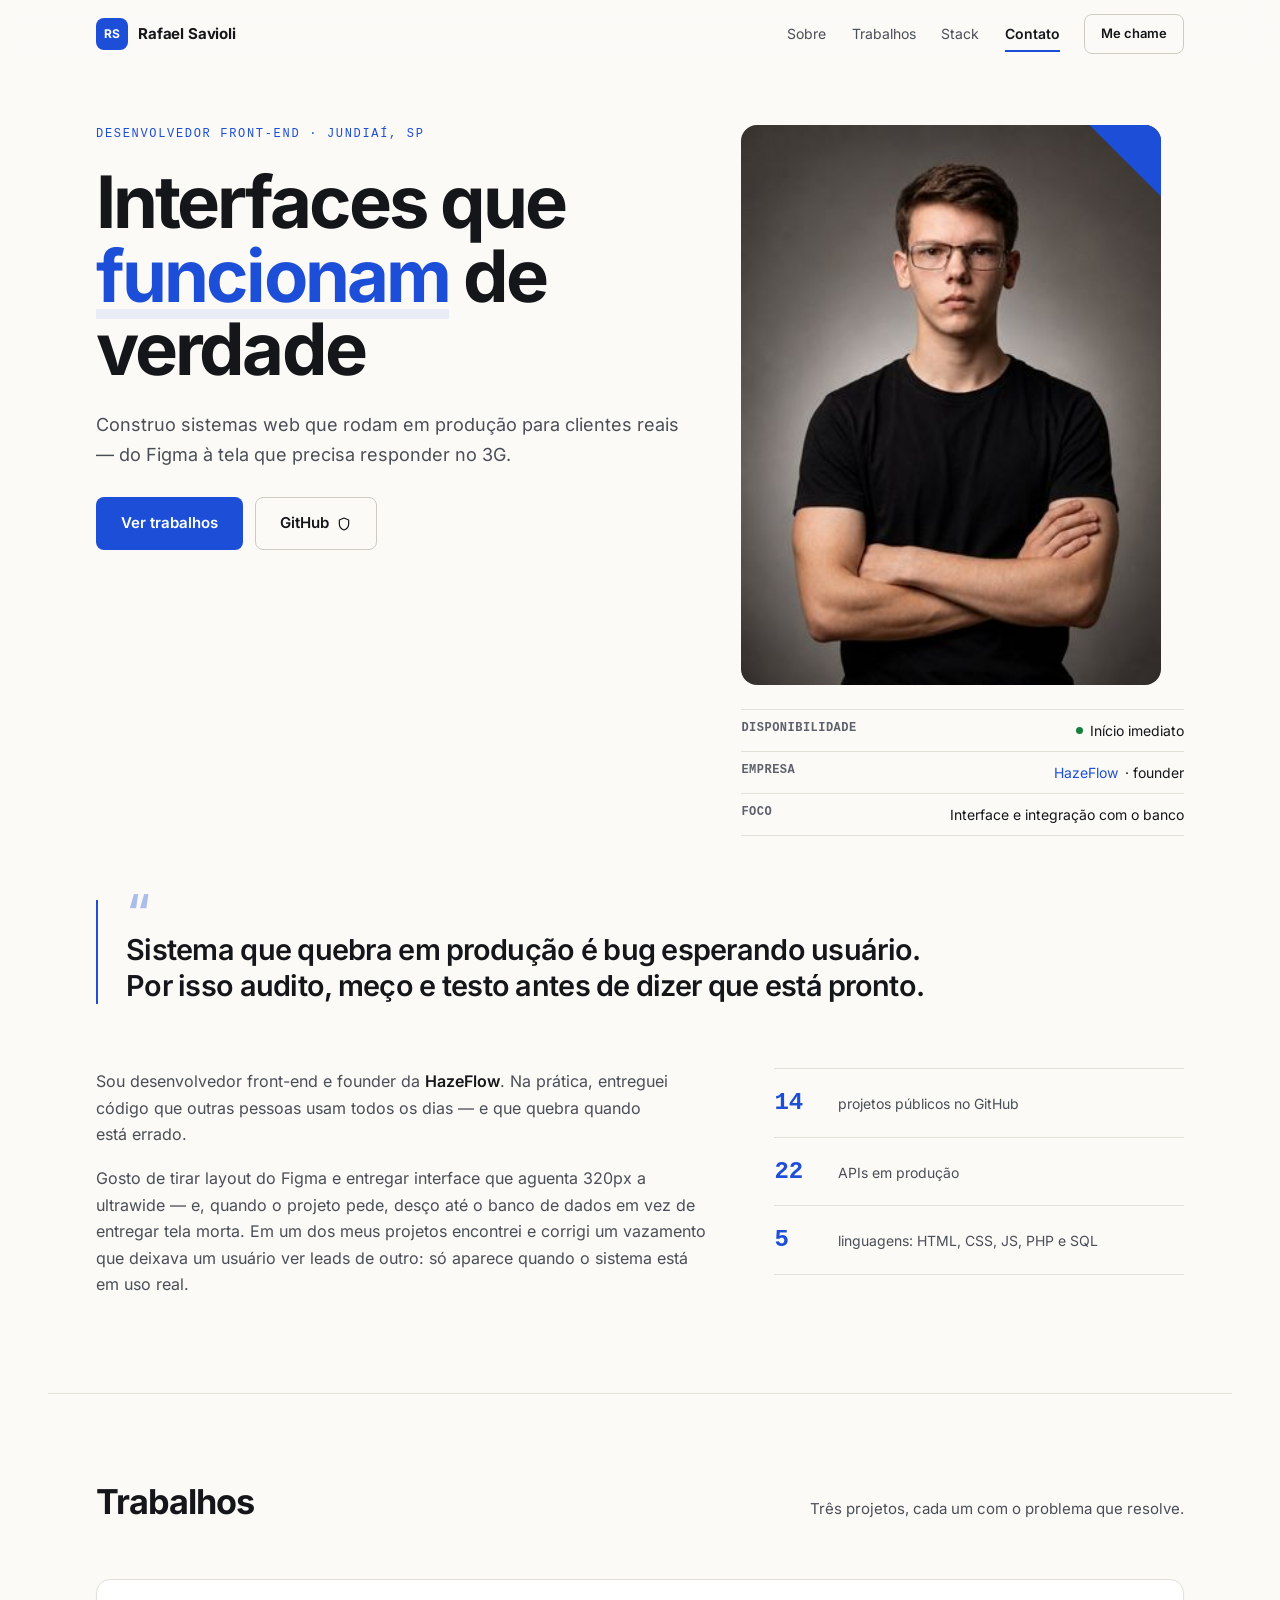
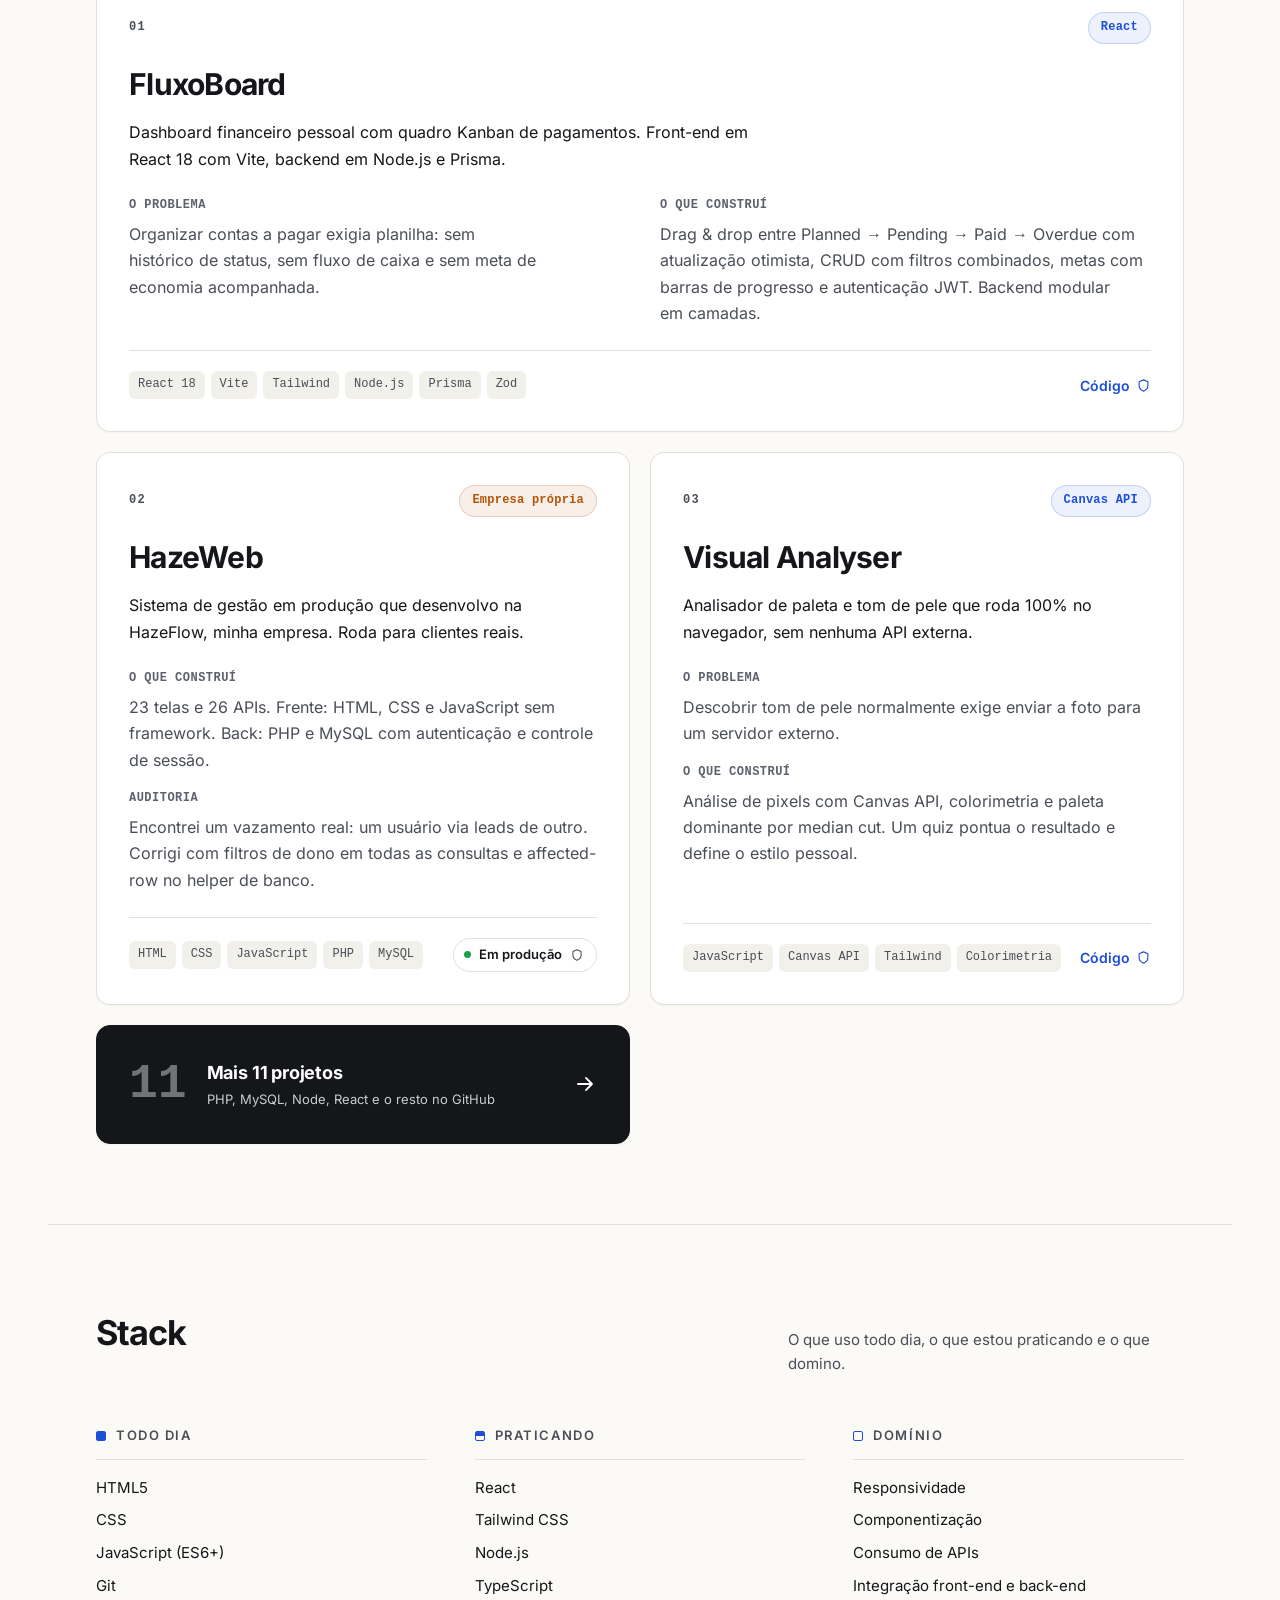
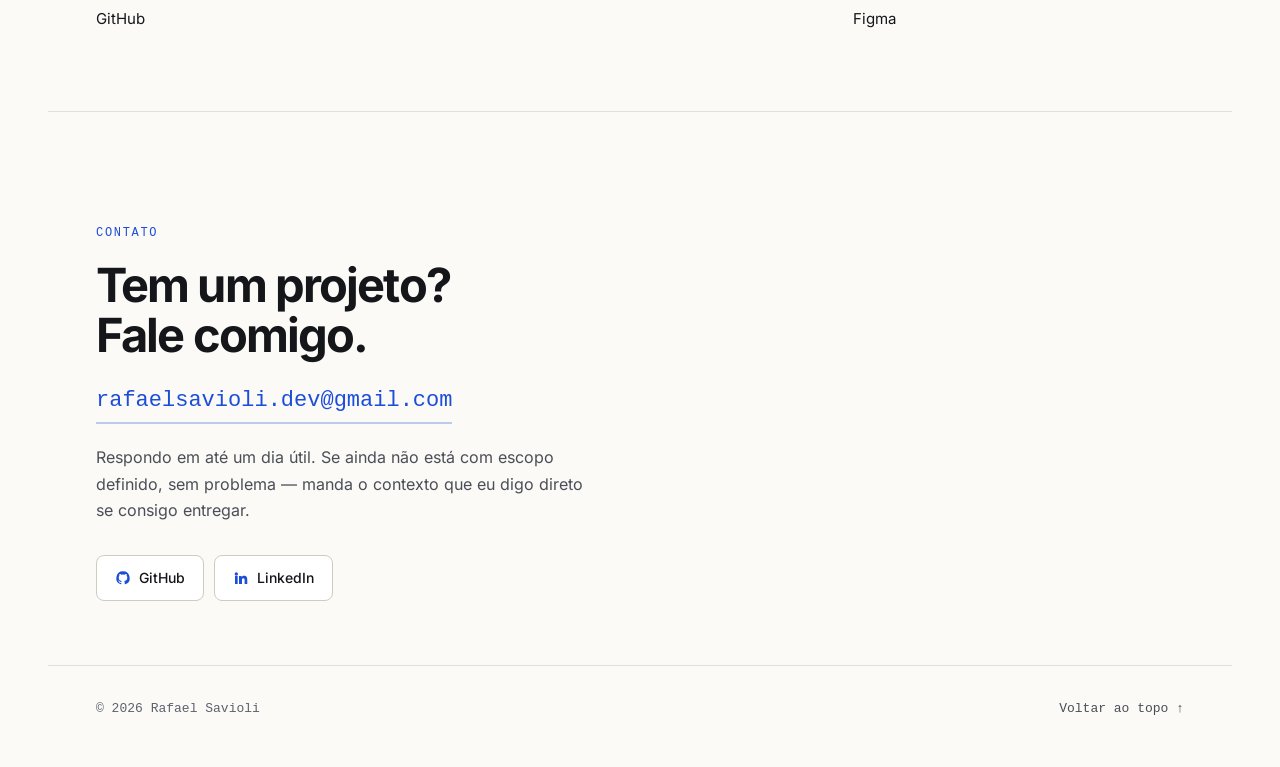
==== commit 6942ed9c: "Remove 'HazeWeb em produção' from footer" ====
--- a/index.html
+++ b/index.html
@@ -4,13 +4,13 @@
   <meta charset="UTF-8">
   <meta name="viewport" content="width=device-width, initial-scale=1.0">
   <title>Rafael Savioli · Desenvolvedor Front-End</title>
-  <meta name="description" content="Estudante de Informática e desenvolvedor front-end em formação. Projetos com HTML, CSS, JavaScript, React, Canvas API e consumo de APIs, com foco em responsividade e acessibilidade.">
+  <meta name="description" content="Desenvolvedor front-end. Sistemas web que rodam em produção, com foco em responsividade, integração front-end e back-end e código que aguenta uso real.">
   <meta name="author" content="Rafael Savioli">
   <meta name="theme-color" content="#FBFAF7">
 
   <meta property="og:type" content="website">
   <meta property="og:title" content="Rafael Savioli · Desenvolvedor Front-End">
-  <meta property="og:description" content="Estudante de Informática e desenvolvedor front-end em formação, com projetos em HTML, CSS, JavaScript e React.">
+  <meta property="og:description" content="Sistemas web que rodam em produção, com foco em responsividade e integração de ponta a ponta.">
   <meta property="og:url" content="https://rafaelsavioli.github.io/Portifolio/">
   <meta property="og:image" content="https://rafaelsavioli.github.io/Portifolio/assets/img/rafael-640.jpg">
   <meta property="og:locale" content="pt_BR">
@@ -56,9 +56,8 @@
           <span class="hero__title-accent">funcionam</span> de verdade
         </h1>
         <p class="hero__lead will-animate">
-          Crio interfaces responsivas a partir de layouts, com HTML, CSS e
-          JavaScript. Tenho projetos com React e integração de APIs; TypeScript
-          e Figma estão em aprendizado.
+          Construo sistemas web que rodam em produção para clientes reais — do
+          Figma à tela que precisa responder no 3G.
         </p>
         <div class="hero__actions will-animate">
           <a class="btn btn--solid" href="#trabalhos">Ver trabalhos</a>
@@ -76,7 +75,7 @@
         <dl class="facts">
           <div class="facts__row">
             <dt>Disponibilidade</dt>
-            <dd><span class="pip" aria-hidden="true"></span> Horário a combinar com os estudos</dd>
+            <dd><span class="pip" aria-hidden="true"></span> Início imediato</dd>
           </div>
           <div class="facts__row">
             <dt>Empresa</dt>
@@ -84,7 +83,7 @@
           </div>
           <div class="facts__row">
             <dt>Foco</dt>
-            <dd>Interfaces responsivas e integração de APIs</dd>
+            <dd>Interface e integração com o banco</dd>
           </div>
         </dl>
       </div>
@@ -100,28 +99,30 @@
       <div class="about__grid">
         <div class="about__text will-animate">
           <p>
-            Sou estudante do Ensino Médio Técnico em Informática e desenvolvedor
-            front-end em formação. Também sou fundador da <strong>HazeFlow</strong>
-            e desenvolvo projetos web com foco em interface, responsividade e integração.
+            Sou desenvolvedor front-end e founder da <strong>HazeFlow</strong>. Na
+            prática, entreguei código que outras pessoas usam todos os dias — e
+            que quebra quando está errado.
           </p>
           <p>
-            Pratico transformar layouts do Figma em interfaces responsivas de
-            320px a ultrawide. Em um sistema de gestão, revisei o isolamento de
-            dados e reforcei filtros por proprietário e validações no banco.
+            Gosto de tirar layout do Figma e entregar interface que aguenta
+            320px a ultrawide — e, quando o projeto pede, desço até o banco de
+            dados em vez de entregar tela morta. Em um dos meus projetos
+            encontrei e corrigi um vazamento que deixava um usuário ver leads de
+            outro: só aparece quando o sistema está em uso real.
           </p>
         </div>
         <ul class="metrics will-animate">
           <li>
             <span class="metrics__value">14</span>
-            <span class="metrics__label">repositórios públicos no GitHub</span>
+            <span class="metrics__label">projetos públicos no GitHub</span>
           </li>
           <li>
-            <span class="metrics__value">23</span>
-            <span class="metrics__label">telas no HazeWeb</span>
+            <span class="metrics__value">22</span>
+            <span class="metrics__label">APIs em produção</span>
           </li>
           <li>
-            <span class="metrics__value">26</span>
-            <span class="metrics__label">arquivos PHP no diretório api/</span>
+            <span class="metrics__value">5</span>
+            <span class="metrics__label">linguagens: HTML, CSS, JS, PHP e SQL</span>
           </li>
         </ul>
       </div>
@@ -175,16 +176,17 @@
           </div>
           <h3 class="card__title">HazeWeb</h3>
           <p class="card__summary">
-            Sistema de gestão que desenvolvo na HazeFlow e que está em produção.
+            Sistema de gestão em produção que desenvolvo na HazeFlow, minha
+            empresa. Roda para clientes reais.
           </p>
           <dl class="card__details">
             <div>
               <dt>O que construí</dt>
-              <dd>23 telas e 26 arquivos PHP no diretório <code>api/</code>. Front-end em HTML, CSS e JavaScript sem framework; back-end em PHP e MySQL com autenticação e controle de sessão.</dd>
+              <dd>23 telas e 26 APIs. Frente: HTML, CSS e JavaScript sem framework. Back: PHP e MySQL com autenticação e controle de sessão.</dd>
             </div>
             <div>
               <dt>Auditoria</dt>
-              <dd>Revisei o isolamento de dados entre contas e reforcei filtros de proprietário nas consultas, além de validações de linhas alteradas no banco.</dd>
+              <dd>Encontrei um vazamento real: um usuário via leads de outro. Corrigi com filtros de dono em todas as consultas e affected-row no helper de banco.</dd>
             </div>
           </dl>
           <div class="card__foot">
@@ -223,21 +225,18 @@
             <ul class="tags">
               <li>JavaScript</li><li>Canvas API</li><li>Tailwind</li><li>Colorimetria</li>
             </ul>
-            <div class="card__links">
-              <a class="card__link" href="https://rafaelsavioli.github.io/Visual_Analyser/" target="_blank" rel="noopener noreferrer">Demo</a>
-              <a class="card__link" href="https://github.com/rafaelsavioli/Visual_Analyser" target="_blank" rel="noopener noreferrer">
-                Código
-                <svg viewBox="0 0 24 24" aria-hidden="true"><path d="M12 3l7 3v6c0 4-3 7.5-7 9-4-1.5-7-5-7-9V6l7-3z" fill="none" stroke="currentColor" stroke-width="1.8" stroke-linecap="round" stroke-linejoin="round"/></svg>
-              </a>
-            </div>
+            <a class="card__link" href="https://github.com/rafaelsavioli/Visual_Analiser" target="_blank" rel="noopener noreferrer">
+              Código
+              <svg viewBox="0 0 24 24" aria-hidden="true"><path d="M12 3l7 3v6c0 4-3 7.5-7 9-4-1.5-7-5-7-9V6l7-3z" fill="none" stroke="currentColor" stroke-width="1.8" stroke-linecap="round" stroke-linejoin="round"/></svg>
+            </a>
           </div>
         </article>
 
         <a class="card card--cta reveal" href="https://github.com/rafaelsavioli?tab=repositories" target="_blank" rel="noopener noreferrer">
           <span class="card__cta-num" aria-hidden="true">11</span>
           <span class="card__cta-text">
-            <span class="card__cta-title">Outros repositórios</span>
-            <span class="card__cta-sub">Estudos e projetos no GitHub</span>
+            <span class="card__cta-title">Mais 11 projetos</span>
+            <span class="card__cta-sub">PHP, MySQL, Node, React e o resto no GitHub</span>
           </span>
           <svg class="card__cta-arrow" viewBox="0 0 24 24" aria-hidden="true"><path d="M5 12h14M13 6l6 6-6 6" fill="none" stroke="currentColor" stroke-width="1.8" stroke-linecap="round" stroke-linejoin="round"/></svg>
         </a>
@@ -249,7 +248,7 @@
     <section class="section" id="stack">
       <header class="section__head">
         <h2 class="section__title">Stack</h2>
-        <p class="section__note">O que uso no dia a dia, o que estou praticando e o que aplico nos projetos.</p>
+        <p class="section__note">O que uso todo dia, o que estou praticando e o que domino.</p>
       </header>
 
       <div class="stack">
@@ -276,19 +275,19 @@
             <li>Tailwind CSS</li>
             <li>Node.js</li>
             <li>TypeScript</li>
-            <li>Figma</li>
           </ul>
         </div>
         <div class="stack__col reveal">
           <h3 class="stack__title">
             <span class="stack__dot stack__dot--line" aria-hidden="true"></span>
-            Práticas aplicadas
+            Domínio
           </h3>
           <ul class="stack__list">
             <li>Responsividade</li>
             <li>Componentização</li>
             <li>Consumo de APIs</li>
             <li>Integração front-end e back-end</li>
+            <li>Figma</li>
           </ul>
         </div>
       </div>
@@ -320,7 +319,7 @@
     </section>
 
     <footer class="footer">
-      <p>© <span data-year>2026</span> Rafael Savioli · HazeWeb em produção</p>
+      <p>© <span data-year>2026</span> Rafael Savioli</p>
       <a href="#topo" class="footer__up">Voltar ao topo ↑</a>
     </footer>
 
@@ -328,4 +327,4 @@
 
   <script src="assets/js/main.js" defer></script>
 </body>
-</html>+</html>
